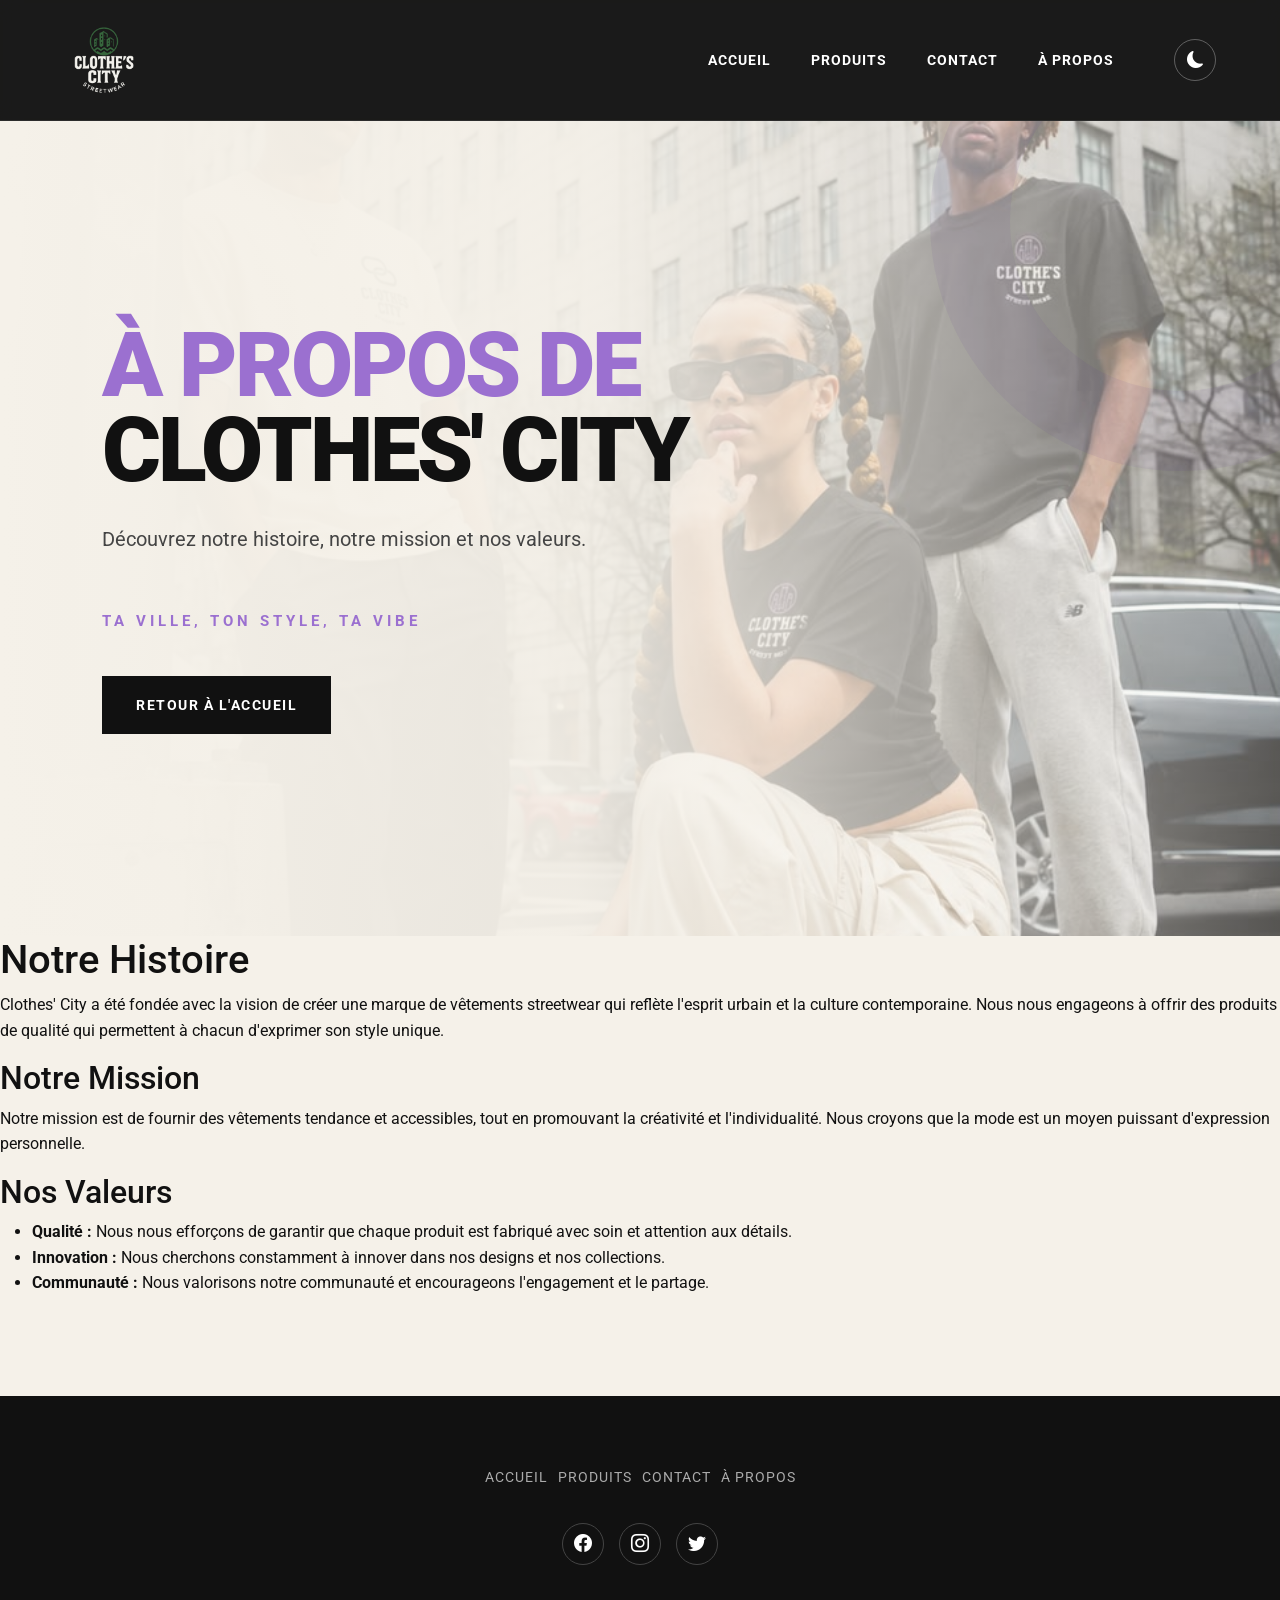
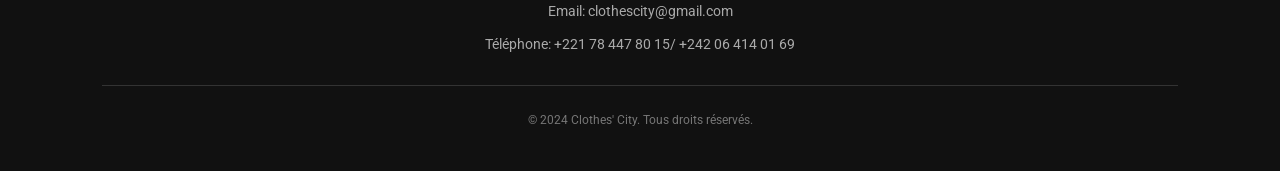
==== about.html @ 8b93f3ba "Première version du site Clothes' City" ====
<!DOCTYPE html>
<html lang="fr">
<head>
    <meta charset="UTF-8">
    <meta name="viewport" content="width=device-width, initial-scale=1.0">
    <title>À propos - Clothes' City</title>
    <!-- Lien Bootstrap -->
    <link href="https://cdn.jsdelivr.net/npm/bootstrap@5.3.0-alpha1/dist/css/bootstrap.min.css" rel="stylesheet">
    <!-- Lien vers le fichier CSS -->
    <link rel="stylesheet" href="css/style.css">
    <!-- Lien vers les icônes Bootstrap -->
    <link rel="stylesheet" href="https://cdn.jsdelivr.net/npm/bootstrap-icons@1.10.0/font/bootstrap-icons.css">
    <!-- Lien vers Google Fonts -->
    <link href="https://fonts.googleapis.com/css2?family=Roboto:wght@400;700&display=swap" rel="stylesheet">
</head>
<body>
    <header>
        <nav>
            <div>
                <img src="images/OG_Logo.png" alt="Logo de Clothes' City">
            </div>
            <ul>
                <li><a href="index.html">Accueil</a></li>
                <li><a href="products.html">Produits</a></li>
                <li><a href="contacts.html">Contact</a></li>
                <li><a href="about.html">À propos</a></li>
                <li>
                    <button id="theme-toggle" aria-label="Activer le mode sombre">
                        <i class="bi bi-moon-fill"></i>
                    </button>
                </li>
            </ul>
        </nav>
    </header>
    <section id="hero">
        <h1>À propos de Clothes' City</h1>
        <p>Découvrez notre histoire, notre mission et nos valeurs.</p><br>
        <p>Ta ville, ton style, ta vibe</p>
        <a href="index.html">Retour à l'accueil</a>
    </section>
    <section id="about">
        <h1>Notre Histoire</h1>
        <p>Clothes' City a été fondée avec la vision de créer une marque de vêtements streetwear qui reflète l'esprit urbain et la culture contemporaine. Nous nous engageons à offrir des produits de qualité qui permettent à chacun d'exprimer son style unique.</p>
        <h2>Notre Mission</h2>
        <p>Notre mission est de fournir des vêtements tendance et accessibles, tout en promouvant la créativité et l'individualité. Nous croyons que la mode est un moyen puissant d'expression personnelle.</p>
        <h2>Nos Valeurs</h2>
        <ul>
            <li><strong>Qualité :</strong> Nous nous efforçons de garantir que chaque produit est fabriqué avec soin et attention aux détails.</li>
            <li><strong>Innovation :</strong> Nous cherchons constamment à innover dans nos designs et nos collections.</li>
            <li><strong>Communauté :</strong> Nous valorisons notre communauté et encourageons l'engagement et le partage.</li>
        </ul>
    </section>
    <footer>
        <div class="footer-links">
            <a href="#hero">Accueil</a>
            <a href="#products">Produits</a>
            <a href="#contact">Contact</a>
            <a href="#about">À propos</a>
        </div>
        <div class="footer-social">
            <a href="#"><i class="bi bi-facebook"></i></a>
            <a href="#"><i class="bi bi-instagram"></i></a>
            <a href="#"><i class="bi bi-twitter"></i></a>
        </div>
        <div class="footer-contact">
            <p>Email: clothescity@gmail.com</p>
            <p>Téléphone: +221 78 447 80 15/ +242 06 414 01 69</p>
        </div>
        <p>&copy; 2024 Clothes' City. Tous droits réservés.</p>
    </footer>
    <script src="https://cdn.jsdelivr.net/npm/bootstrap@5.3.0-alpha1/dist/js/bootstrap.bundle.min.js"></script>
    <script src="js/main.js"></script>
</body>
</html>
---- css/style.css ----
/* =========================================================
   CLOTHES' CITY — STYLE.CSS
   Design : Streetwear Premium
   ========================================================= */

/* -------------------------
   VARIABLES
------------------------- */

:root {
    --black: #111111;
    --dark: #181818;
    --purple: #5b3b8f;
    --purple-light: #7351a8;
    --cream: #f5f1e9;
    --white: #ffffff;
    --gray: #777777;
    --light-gray: #e8e4dc;

    --font-main: 'Roboto', sans-serif;

    --transition: 0.3s ease;
}


/* -------------------------
   RESET
------------------------- */

* {
    margin: 0;
    padding: 0;
    box-sizing: border-box;
}

html {
    scroll-behavior: smooth;
}

body {
    font-family: var(--font-main);
    background-color: var(--cream);
    color: var(--black);
    line-height: 1.6;
}

img {
    max-width: 100%;
    display: block;
}

a {
    text-decoration: none;
    color: inherit;
}


/* =========================================================
   NAVBAR
========================================================= */

header {
    position: sticky;
    top: 0;
    z-index: 1000;

    background: rgba(17, 17, 17, 0.96);
    backdrop-filter: blur(10px);

    border-bottom: 1px solid rgba(255,255,255,0.08);
}

nav {
    width: 90%;
    max-width: 1400px;
    min-height: 85px;

    margin: auto;

    display: flex;
    align-items: center;
    justify-content: space-between;
}

nav > div img {
    width: 80px;
    height: auto;
    margin-top: 20px;
    margin-bottom: 20px;
}

nav ul {
    list-style: none;

    display: flex;
    align-items: center;
    gap: 40px;

    margin: 0;
}

nav ul li a {
    position: relative;

    color: var(--white);
    font-size: 14px;
    font-weight: 700;

    text-transform: uppercase;
    letter-spacing: 1px;

    transition: var(--transition);
}

nav ul li a::after {
    content: "";

    position: absolute;
    left: 0;
    bottom: -8px;

    width: 0;
    height: 2px;

    background: var(--purple-light);

    transition: var(--transition);
}

nav ul li a:hover {
    color: #c5a9ed;
}

nav ul li a:hover::after {
    width: 100%;
}


/* =========================================================
   HERO
========================================================= */

#hero {
    min-height: calc(100vh - 85px);

    padding: 100px 8%;

    display: flex;
    flex-direction: column;
    justify-content: center;

    position: relative;
    overflow: hidden;

    background:
        linear-gradient(
            90deg,
            rgba(245,241,233,1) 0%,
            rgba(245,241,233,0.95) 45%,
            rgba(245,241,233,0.35) 100%
        ),
        url("../images/WhatsApp\ Image\ 2026-08-13\ at\ 10.31.57\ PM.jpeg");

    background-size: cover;
    background-position: center;
}


/* cercle décoratif */

#hero::before {
    content: "";

    position: absolute;

    width: 500px;
    height: 500px;

    right: -150px;
    top: -150px;

    border: 80px solid rgba(91,59,143,0.08);

    border-radius: 50%;
}


/* contenu */

#hero h1 {
    position: relative;
    z-index: 2;

    max-width: 750px;

    font-size: clamp(3rem, 7vw, 7rem);
    line-height: 0.95;

    font-weight: 900;
    text-transform: uppercase;
    letter-spacing: -3px;

    color: var(--black);

    margin-bottom: 30px;
}

#hero h1::first-line {
    color: var(--purple);
}

#hero p {
    position: relative;
    z-index: 2;

    max-width: 600px;

    font-size: 20px;
    color: #444;

    margin-bottom: 8px;
}

#hero p:nth-of-type(2) {
    margin-top: 20px;

    font-size: 15px;
    font-weight: 700;

    color: var(--purple);

    text-transform: uppercase;
    letter-spacing: 4px;
}


/* bouton */

#hero a {
    position: relative;
    z-index: 2;

    width: fit-content;

    margin-top: 35px;
    padding: 16px 32px;

    background: var(--black);
    color: white;

    font-size: 14px;
    font-weight: 700;

    text-transform: uppercase;
    letter-spacing: 1.5px;

    border: 2px solid var(--black);

    transition: var(--transition);
}

#hero a:hover {
    background: var(--purple);
    border-color: var(--purple);

    transform: translateY(-3px);
}


/* =========================================================
   LOOKBOOK
========================================================= */

#lookbook {
    width: 90%;
    max-width: 1400px;

    margin: 100px auto;

    display: grid;

    grid-template-columns: 1fr 1.5fr 1fr;

    gap: 20px;
}


/* cartes */

#tshirt1_container,
#tshirt2_container,
#tshirt3_container {
    overflow: hidden;

    background: white;

    position: relative;
}


/* images */

#lookbook img {
    width: 100%;
    height: 100%;

    object-fit: cover;

    transition: transform 0.6s ease;
}

#lookbook > div:hover img {
    transform: scale(1.05);
}


/* overlay */

#lookbook > div::after {
    content: "CLOTHES' CITY";

    position: absolute;

    left: 25px;
    bottom: 20px;

    color: white;

    font-size: 13px;
    font-weight: 700;

    letter-spacing: 2px;

    opacity: 0;

    transition: var(--transition);
}

#lookbook > div:hover::after {
    opacity: 1;
}


/* =========================================================
   TITRES GENERAUX
========================================================= */

#temoignages h2 {
    text-align: center;

    font-size: 42px;
    font-weight: 900;

    text-transform: uppercase;
    letter-spacing: -1px;

    margin-bottom: 50px;
}

#temoignages h2::after {
    content: "";

    display: block;

    width: 60px;
    height: 4px;

    background: var(--purple);

    margin: 15px auto 0;
}


/* =========================================================
   TEMOIGNAGES
========================================================= */

#temoignages {
    width: 90%;
    max-width: 1200px;

    margin: 120px auto;
}

.temoignage {
    background: white;

    padding: 35px;

    margin-bottom: 20px;

    border-left: 4px solid var(--purple);

    box-shadow: 0 10px 30px rgba(0,0,0,0.05);

    transition: var(--transition);
}

.temoignage:hover {
    transform: translateY(-5px);

    box-shadow: 0 15px 35px rgba(0,0,0,0.10);
}

.temoignage p {
    font-size: 17px;
    font-style: italic;

    color: #444;

    margin-bottom: 15px;
}

.temoignage i {
    color: var(--purple);

    margin-right: 3px;
}

.temoignage span {
    display: block;

    margin-top: 15px;

    font-size: 13px;
    font-weight: 700;

    text-transform: uppercase;
    letter-spacing: 1px;
}


/* =========================================================
   REASSURANCES
========================================================= */

#reassurances {
    width: 90%;
    max-width: 1200px;

    margin: 100px auto;

    display: grid;

    grid-template-columns: repeat(3, 1fr);

    gap: 20px;
}

.reassurance {
    padding: 40px 25px;

    text-align: center;

    background: var(--black);
    color: white;

    transition: var(--transition);
}

.reassurance:hover {
    background: var(--purple);

    transform: translateY(-5px);
}

.reassurance i {
    display: block;

    font-size: 35px;

    margin-bottom: 15px;
}

.reassurance p {
    font-size: 14px;

    font-weight: 700;

    text-transform: uppercase;
    letter-spacing: 1px;
}


/* =========================================================
   FOOTER
========================================================= */

footer {
    background: var(--black);

    color: white;

    padding: 70px 8% 30px;

    margin-top: 100px;
}


/* liens */

.footer-links {
    display: flex;

    justify-content: center;

    gap: 35px;

    margin-bottom: 35px;
}

.footer-links a {
    color: #ddd;

    font-size: 13px;

    text-transform: uppercase;
    letter-spacing: 1px;

    transition: var(--transition);
}

.footer-links a:hover {
    color: #b99ce0;
}


/* réseaux */

.footer-social {
    display: flex;

    justify-content: center;

    gap: 15px;

    margin-bottom: 35px;
}

.footer-social a {
    width: 45px;
    height: 45px;

    display: flex;

    align-items: center;
    justify-content: center;

    border: 1px solid #444;

    border-radius: 50%;

    font-size: 18px;

    transition: var(--transition);
}

.footer-social a:hover {
    background: var(--purple);

    border-color: var(--purple);

    transform: translateY(-3px);
}


/* contact */

.footer-contact {
    text-align: center;

    color: #aaa;

    font-size: 14px;

    margin-bottom: 30px;
}


/* copyright */

footer > p {
    padding-top: 25px;

    border-top: 1px solid #333;

    text-align: center;

    color: #777;

    font-size: 12px;
}


/* =========================================================
   RESPONSIVE TABLETTE
========================================================= */

@media (max-width: 900px) {

    nav {
        flex-direction: column;

        padding: 20px 0;

        gap: 20px;
    }

    nav ul {
        gap: 20px;
        flex-wrap: wrap;
        justify-content: center;
    }

    #hero {
        min-height: 80vh;

        padding: 80px 7%;
    }

    #lookbook {
        grid-template-columns: 1fr 1fr;
    }

    #tshirt2_container {
        grid-column: span 2;
    }

    #reassurances {
        grid-template-columns: 1fr;
    }
}


/* =========================================================
   RESPONSIVE MOBILE
========================================================= */

@media (max-width: 600px) {

    nav {
        width: 94%;
    }

    nav > div img {
        width: 100px;
    }

    nav ul {
        gap: 15px;
    }

    nav ul li a {
        font-size: 11px;
        letter-spacing: 0.5px;
    }


    /* HERO */

    #hero {
        min-height: 80vh;

        padding: 60px 7%;

        background:
            linear-gradient(
                rgba(245,241,233,0.90),
                rgba(245,241,233,0.90)
            ),
            url("../images/lookbook2.png");

        background-size: cover;
        background-position: center;
    }

    #hero h1 {
        font-size: 3.2rem;

        letter-spacing: -2px;
    }

    #hero p {
        font-size: 16px;
    }

    #hero p:nth-of-type(2) {
        font-size: 12px;

        letter-spacing: 2px;
    }


    /* LOOKBOOK */

    #lookbook {
        width: 92%;

        grid-template-columns: 1fr;

        margin: 60px auto;
    }

    #tshirt2_container {
        grid-column: auto;
    }


    /* TEMOIGNAGES */

    #temoignages {
        width: 92%;

        margin: 70px auto;
    }

    #temoignages h2 {
        font-size: 32px;
    }

    .temoignage {
        padding: 25px;
    }


    /* REASSURANCES */

    #reassurances {
        width: 92%;

        margin: 60px auto;
    }


    /* FOOTER */

    footer {
        padding: 50px 6% 25px;
    }

    .footer-links {
        flex-direction: column;

        align-items: center;

        gap: 15px;
    }
}
/* =========================================================
   PAGE PRODUITS
========================================================= */

#products-page {
    background: #f5f1e9;
}


/* =========================================================
   HERO PRODUITS
========================================================= */

#products-hero {
    min-height: 75vh;

    display: flex;
    align-items: center;

    padding: 100px 8%;

    position: relative;
    overflow: hidden;

    background:
        linear-gradient(
            90deg,
            rgba(17,17,17,0.95),
            rgba(17,17,17,0.65),
            rgba(17,17,17,0.2)
        ),
        url("../images/lookbook3.png");

    background-size: cover;
    background-position: center;
}

.products-hero-content {
    max-width: 700px;

    color: white;

    position: relative;
    z-index: 2;
}

.eyebrow {
    display: inline-block;

    margin-bottom: 20px;

    color: #b99ce0;

    font-size: 13px;
    font-weight: 700;

    letter-spacing: 4px;
}

.products-hero-content h1 {
    font-size: clamp(4rem, 8vw, 8rem);

    line-height: 0.85;

    font-weight: 900;

    letter-spacing: -5px;

    margin-bottom: 30px;
}

.products-hero-content h1 span {
    color: #9b70d0;
}

.products-hero-content p {
    max-width: 500px;

    font-size: 20px;

    color: #ddd;

    margin-bottom: 35px;
}


/* =========================================================
   BOUTONS
========================================================= */

.btn-primary {
    display: inline-flex;

    align-items: center;

    gap: 12px;

    padding: 16px 28px;

    background: #5b3b8f;

    color: white;

    font-size: 13px;
    font-weight: 700;

    text-transform: uppercase;

    letter-spacing: 1px;

    transition: 0.3s ease;
}

.btn-primary:hover {
    background: #7351a8;

    color: white;

    transform: translateY(-3px);
}


/* =========================================================
   COLLECTION
========================================================= */

#collection {
    width: 90%;
    max-width: 1400px;

    margin: 120px auto;
}

.section-heading {
    text-align: center;

    margin-bottom: 60px;
}

.section-heading > span {
    color: #5b3b8f;

    font-size: 12px;

    font-weight: 700;

    letter-spacing: 3px;
}

.section-heading h2 {
    font-size: clamp(2.5rem, 5vw, 4.5rem);

    font-weight: 900;

    text-transform: uppercase;

    letter-spacing: -2px;

    margin: 10px 0 15px;
}

.section-heading p {
    max-width: 550px;

    margin: auto;

    color: #777;

    font-size: 16px;
}


/* =========================================================
   GRILLE PRODUITS
========================================================= */

.products-grid {
    display: grid;

    grid-template-columns:
        repeat(3, 1fr);

    gap: 30px;
}


/* =========================================================
   CARTE PRODUIT
========================================================= */

.product-card {
    background: white;

    position: relative;

    transition: 0.4s ease;
}

.product-card:hover {
    transform: translateY(-8px);

    box-shadow:
        0 20px 50px rgba(0,0,0,0.12);
}


/* =========================================================
   IMAGE PRODUIT
========================================================= */

.product-image {
    position: relative;

    overflow: hidden;

    aspect-ratio: 4 / 5;

    background: #e9e6df;
}

.product-image img {
    width: 100%;
    height: 100%;

    object-fit: cover;

    transition: transform 0.6s ease;
}

.product-card:hover .product-image img {
    transform: scale(1.06);
}


/* badge */

.product-badge {
    position: absolute;

    top: 18px;
    left: 18px;

    z-index: 3;

    padding: 7px 12px;

    background: #5b3b8f;

    color: white;

    font-size: 10px;

    font-weight: 700;

    letter-spacing: 1px;
}


/* overlay */

.product-overlay {
    position: absolute;

    left: 0;
    right: 0;
    bottom: 0;

    padding: 20px;

    background:
        linear-gradient(
            transparent,
            rgba(0,0,0,0.75)
        );

    transform: translateY(100%);

    transition: 0.4s ease;
}

.product-card:hover .product-overlay {
    transform: translateY(0);
}

.quick-view {
    display: block;

    text-align: center;

    padding: 12px;

    border: 1px solid white;

    color: white;

    font-size: 12px;

    font-weight: 700;

    text-transform: uppercase;

    letter-spacing: 1px;
}

.quick-view:hover {
    background: white;

    color: #111;
}


/* =========================================================
   INFORMATIONS PRODUIT
========================================================= */

.product-info {
    padding: 25px;
}

.product-category {
    color: #777;

    font-size: 10px;

    font-weight: 700;

    letter-spacing: 2px;
}

.product-info h3 {
    font-size: 22px;

    font-weight: 800;

    margin: 8px 0;
}

.product-info p {
    color: #777;

    font-size: 14px;

    line-height: 1.6;

    margin-bottom: 20px;
}


/* bas de carte */

.product-bottom {
    display: flex;

    align-items: center;

    justify-content: space-between;
}

.product-bottom strong {
    font-size: 20px;

    color: #111;
}

.product-button {
    width: 45px;
    height: 45px;

    display: flex;

    align-items: center;
    justify-content: center;

    background: #111;

    color: white;

    border-radius: 50%;

    transition: 0.3s ease;
}

.product-button:hover {
    background: #5b3b8f;

    color: white;

    transform: scale(1.1);
}


/* =========================================================
   BANNER
========================================================= */

#collection-banner {
    min-height: 500px;

    margin: 100px 0;

    padding: 80px 8%;

    display: flex;

    align-items: center;

    color: white;

    background:
        linear-gradient(
            rgba(17,17,17,0.8),
            rgba(17,17,17,0.8)
        ),
        url("../images/lookbook2.png");

    background-size: cover;

    background-position: center;
}

#collection-banner span {
    color: #b99ce0;

    font-size: 13px;

    font-weight: 700;

    letter-spacing: 4px;
}

#collection-banner h2 {
    font-size: clamp(3rem, 7vw, 7rem);

    line-height: 0.9;

    font-weight: 900;

    letter-spacing: -3px;

    margin: 20px 0;
}

#collection-banner p {
    color: #ddd;

    font-size: 18px;

    margin-bottom: 30px;
}

.btn-light {
    display: inline-block;

    padding: 15px 30px;

    background: white;

    color: #111;

    font-size: 13px;

    font-weight: 700;

    text-transform: uppercase;

    letter-spacing: 1px;

    transition: 0.3s ease;
}

.btn-light:hover {
    background: #5b3b8f;

    color: white;
}


/* =========================================================
   FOOTER
========================================================= */

footer {
    background: #111;

    color: white;

    padding: 70px 8% 25px;
}

.footer-content {
    max-width: 1400px;

    margin: auto;

    display: grid;

    grid-template-columns:
        2fr 1fr 1.5fr 1fr;

    gap: 50px;
}

.footer-brand img {
    width: 120px;

    margin-bottom: 20px;
}

.footer-brand p {
    color: #888;

    max-width: 250px;
}

.footer-content h4 {
    margin-bottom: 20px;

    font-size: 13px;

    text-transform: uppercase;

    letter-spacing: 2px;
}

.footer-links {
    display: flex;


    gap: 10px;
}

.footer-links a {
    color: #aaa;

    font-size: 14px;

    transition: 0.3s ease;
}

.footer-links a:hover {
    color: #b99ce0;
}

.footer-contact p {
    color: #aaa;

    font-size: 14px;

    margin-bottom: 10px;
}

.footer-contact i {
    color: #9b70d0;

    margin-right: 8px;
}

.footer-social > div {
    display: flex;

    gap: 10px;
}

.footer-social a {
    width: 42px;
    height: 42px;

    display: flex;

    align-items: center;
    justify-content: center;

    border: 1px solid #444;

    border-radius: 50%;

    color: white;

    transition: 0.3s ease;
}

.footer-social a:hover {
    background: #5b3b8f;

    border-color: #5b3b8f;

    transform: translateY(-3px);
}

.footer-bottom {
    max-width: 1400px;

    margin: 50px auto 0;

    padding-top: 25px;

    border-top: 1px solid #333;

    text-align: center;
}

.footer-bottom p {
    color: #666;

    font-size: 12px;

    margin: 0;
}


/* =========================================================
   RESPONSIVE
========================================================= */

@media (max-width: 900px) {

    .products-grid {
        grid-template-columns: repeat(2, 1fr);
    }

    .footer-content {
        grid-template-columns: repeat(2, 1fr);
    }
}


@media (max-width: 600px) {

    #products-hero {
        min-height: 70vh;

        padding: 70px 7%;
    }

    .products-hero-content h1 {
        font-size: 4rem;

        letter-spacing: -3px;
    }

    .products-hero-content p {
        font-size: 16px;
    }

    #collection {
        width: 92%;

        margin: 70px auto;
    }

    .products-grid {
        grid-template-columns: 1fr;

        gap: 25px;
    }

    #collection-banner {
        min-height: 450px;

        padding: 60px 7%;
    }

    #collection-banner h2 {
        font-size: 4rem;
    }

    .footer-content {
        grid-template-columns: 1fr;

        gap: 35px;
    }
}
/* =========================================================
   PAGE CONTACT
========================================================= */

#contact-page {
    background: #f5f1e9;
}


/* =========================================================
   HERO CONTACT
========================================================= */

#contact-hero {
    min-height: 70vh;

    display: flex;
    align-items: center;

    padding: 100px 8%;

    position: relative;
    overflow: hidden;

    background:
        linear-gradient(
            90deg,
            rgba(17,17,17,0.95),
            rgba(17,17,17,0.65),
            rgba(17,17,17,0.2)
        ),
        url("../images/lookbook2.png");

    background-size: cover;
    background-position: center;
}

.contact-hero-content {
    max-width: 750px;

    color: white;

    position: relative;
    z-index: 2;
}

.contact-hero-content h1 {
    font-size: clamp(4rem, 8vw, 8rem);

    line-height: 0.85;

    font-weight: 900;

    letter-spacing: -5px;

    margin-bottom: 30px;
}

.contact-hero-content h1 span {
    color: #9b70d0;
}

.contact-hero-content p {
    max-width: 550px;

    color: #ddd;

    font-size: 19px;

    line-height: 1.7;

    margin-bottom: 35px;
}


/* =========================================================
   CONTACT CONTENT
========================================================= */

#contact-content {
    width: 90%;
    max-width: 1300px;

    margin: 120px auto;
}

.contact-grid {
    display: grid;

    grid-template-columns: 0.9fr 1.1fr;

    gap: 80px;

    align-items: start;
}


/* =========================================================
   INFORMATIONS
========================================================= */

.contact-info {
    padding-top: 10px;
}

.section-label {
    color: #5b3b8f;

    font-size: 12px;

    font-weight: 700;

    letter-spacing: 3px;
}

.contact-info h2 {
    font-size: clamp(2.8rem, 5vw, 5rem);

    line-height: 0.95;

    font-weight: 900;

    letter-spacing: -3px;

    margin: 15px 0 25px;
}

.contact-intro {
    max-width: 500px;

    color: #777;

    font-size: 16px;

    line-height: 1.8;

    margin-bottom: 45px;
}


/* =========================================================
   CONTACT ITEM
========================================================= */

.contact-item {
    display: flex;

    align-items: flex-start;

    gap: 20px;

    margin-bottom: 30px;
}

.contact-icon {
    width: 50px;
    height: 50px;

    flex-shrink: 0;

    display: flex;

    align-items: center;
    justify-content: center;

    background: #111;

    color: white;

    font-size: 20px;
}

.contact-item span {
    display: block;

    color: #777;

    font-size: 10px;

    font-weight: 700;

    letter-spacing: 2px;

    margin-bottom: 5px;
}

.contact-item p {
    color: #222;

    font-size: 15px;

    margin: 0 0 3px;
}


/* =========================================================
   RESEAUX CONTACT
========================================================= */

.contact-social {
    margin-top: 45px;

    padding-top: 30px;

    border-top: 1px solid #ddd;
}

.contact-social > span {
    display: block;

    color: #777;

    font-size: 10px;

    font-weight: 700;

    letter-spacing: 2px;

    margin-bottom: 15px;
}

.contact-social > div {
    display: flex;

    gap: 10px;
}

.contact-social a {
    width: 42px;
    height: 42px;

    display: flex;

    align-items: center;
    justify-content: center;

    border: 1px solid #ccc;

    color: #111;

    border-radius: 50%;

    transition: 0.3s ease;
}

.contact-social a:hover {
    background: #5b3b8f;

    border-color: #5b3b8f;

    color: white;

    transform: translateY(-3px);
}


/* =========================================================
   FORMULAIRE
========================================================= */

.contact-form-container {
    background: white;

    padding: 50px;

    box-shadow:
        0 20px 60px rgba(0,0,0,0.08);
}

.form-header {
    margin-bottom: 35px;
}

.form-header > span {
    color: #5b3b8f;

    font-size: 11px;

    font-weight: 700;

    letter-spacing: 3px;
}

.form-header h2 {
    font-size: 42px;

    font-weight: 900;

    margin: 8px 0 12px;

    letter-spacing: -1px;
}

.form-header p {
    color: #777;

    font-size: 14px;

    line-height: 1.7;
}


/* =========================================================
   CHAMPS
========================================================= */

.form-group {
    margin-bottom: 22px;
}

.form-group label {
    display: block;

    margin-bottom: 8px;

    color: #222;

    font-size: 12px;

    font-weight: 700;

    text-transform: uppercase;

    letter-spacing: 1px;
}

.form-group input,
.form-group select,
.form-group textarea {
    width: 100%;

    padding: 15px 16px;

    border: 1px solid #ddd;

    outline: none;

    background: #fafafa;

    color: #222;

    font-family: inherit;

    font-size: 14px;

    transition: 0.3s ease;
}

.form-group textarea {
    resize: vertical;

    min-height: 150px;
}

.form-group input:focus,
.form-group select:focus,
.form-group textarea:focus {
    border-color: #5b3b8f;

    background: white;

    box-shadow:
        0 0 0 3px rgba(91,59,143,0.08);
}


/* =========================================================
   BOUTON ENVOYER
========================================================= */

.contact-submit {
    width: 100%;

    display: flex;

    align-items: center;
    justify-content: center;

    gap: 12px;

    padding: 17px 25px;

    border: none;

    background: #111;

    color: white;

    font-family: inherit;

    font-size: 13px;

    font-weight: 700;

    text-transform: uppercase;

    letter-spacing: 1px;

    cursor: pointer;

    transition: 0.3s ease;
}

.contact-submit:hover {
    background: #5b3b8f;

    transform: translateY(-2px);
}

.contact-submit i {
    transition: 0.3s ease;
}

.contact-submit:hover i {
    transform: translateX(5px);
}


/* =========================================================
   MESSAGE DE STATUT
========================================================= */

#form-status {
    text-align: center;

    font-size: 13px;

    font-weight: 600;

    margin-top: 20px;

    min-height: 20px;
}


/* =========================================================
   MAP
========================================================= */

#map-section {
    width: 90%;
    max-width: 1400px;

    margin: 120px auto;
}

.map-heading {
    margin-bottom: 35px;
}

.map-heading > span {
    color: #5b3b8f;

    font-size: 11px;

    font-weight: 700;

    letter-spacing: 3px;
}

.map-heading h2 {
    font-size: clamp(2.5rem, 5vw, 4.5rem);

    font-weight: 900;

    letter-spacing: -2px;

    margin: 8px 0;
}

.map-heading p {
    color: #777;

    margin: 0;
}

#map-container {
    width: 100%;

    height: 500px;

    overflow: hidden;

    background: #ddd;
}

#map-container iframe {
    width: 100%;
    height: 100%;

    border: 0;
    display: block;

    filter: grayscale(100%);
}

#map-container iframe:hover {
    filter: grayscale(0%);
}


/* =========================================================
   RESPONSIVE TABLETTE
========================================================= */

@media (max-width: 900px) {

    .contact-grid {
        grid-template-columns: 1fr;

        gap: 60px;
    }

    .contact-info h2 {
        font-size: 4rem;
    }

    .contact-form-container {
        padding: 40px;
    }
}


/* =========================================================
   RESPONSIVE MOBILE
========================================================= */

@media (max-width: 600px) {

    #contact-hero {
        min-height: 65vh;

        padding: 70px 7%;
    }

    .contact-hero-content h1 {
        font-size: 4rem;

        letter-spacing: -3px;
    }

    .contact-hero-content p {
        font-size: 16px;
    }

    #contact-content {
        width: 92%;

        margin: 70px auto;
    }

    .contact-grid {
        gap: 50px;
    }

    .contact-info h2 {
        font-size: 3.2rem;
    }

    .contact-form-container {
        padding: 25px;
    }

    .form-header h2 {
        font-size: 32px;
    }

    #map-section {
        width: 92%;

        margin: 70px auto;
    }

    #map-container {
        height: 350px;
    }
}
/* =========================================================
   PAGE À PROPOS
========================================================= */

#about-page {
    background: #f5f1e9;
}


/* =========================================================
   HERO
========================================================= */

#about-hero {
    min-height: 75vh;

    display: flex;
    align-items: center;

    padding: 100px 8%;

    position: relative;
    overflow: hidden;

    background:
        linear-gradient(
            90deg,
            rgba(17,17,17,0.94),
            rgba(17,17,17,0.65),
            rgba(17,17,17,0.15)
        ),
        url("../images/lookbook3.png");

    background-size: cover;
    background-position: center;
}

.about-hero-content {
    max-width: 750px;

    color: white;

    position: relative;
    z-index: 2;
}

.about-hero-content h1 {
    font-size: clamp(4rem, 8vw, 8rem);

    line-height: 0.85;

    font-weight: 900;

    letter-spacing: -5px;

    margin-bottom: 30px;
}

.about-hero-content h1 span {
    color: #9b70d0;
}

.about-hero-content p {
    max-width: 550px;

    color: #ddd;

    font-size: 20px;

    line-height: 1.7;

    margin-bottom: 35px;
}


/* =========================================================
   INTRO
========================================================= */

#about-intro {
    width: 90%;
    max-width: 1100px;

    margin: 130px auto;

    text-align: center;
}

.about-intro-content {
    max-width: 900px;

    margin: auto;
}

.about-intro-content h2 {
    font-size: clamp(3.5rem, 7vw, 7rem);

    line-height: 0.9;

    font-weight: 900;

    letter-spacing: -4px;

    margin: 20px 0 35px;
}

.about-intro-content h2 span {
    color: #5b3b8f;
}

.about-intro-content p {
    max-width: 750px;

    margin: 15px auto;

    color: #666;

    font-size: 17px;

    line-height: 1.8;
}


/* =========================================================
   HISTOIRE
========================================================= */

#story {
    width: 90%;
    max-width: 1400px;

    margin: 130px auto;

    display: grid;

    grid-template-columns: 1fr 1fr;

    min-height: 650px;
}

.story-image {
    overflow: hidden;

    background: #ddd;
}

.story-image img {
    width: 100%;
    height: 100%;

    object-fit: cover;

    transition: transform 0.7s ease;
}

.story-image:hover img {
    transform: scale(1.04);
}

.story-content {
    padding: 80px;

    background: #111;

    color: white;

    display: flex;

    flex-direction: column;

    justify-content: center;
}

.story-content h2 {
    font-size: clamp(3rem, 5vw, 5rem);

    line-height: 0.9;

    font-weight: 900;

    letter-spacing: -3px;

    margin: 15px 0 35px;
}

.story-content h2 span {
    color: #9b70d0;
}

.story-content p {
    max-width: 550px;

    color: #aaa;

    font-size: 15px;

    line-height: 1.8;

    margin-bottom: 15px;
}


/* =========================================================
   MISSION
========================================================= */

#mission {
    min-height: 550px;

    display: flex;

    align-items: center;
    justify-content: center;

    padding: 100px 8%;

    text-align: center;

    background:
        linear-gradient(
            rgba(91,59,143,0.9),
            rgba(91,59,143,0.9)
        ),
        url("../images/lookbook2.png");

    background-size: cover;

    background-position: center;

    color: white;
}

.mission-content {
    max-width: 850px;
}

.mission-content .section-label {
    color: #ddd;
}

.mission-content h2 {
    font-size: clamp(3rem, 6vw, 6rem);

    line-height: 0.9;

    font-weight: 900;

    letter-spacing: -4px;

    margin: 20px 0 30px;
}

.mission-content h2 span {
    color: #e4d5f7;
}

.mission-content p {
    max-width: 700px;

    margin: 12px auto;

    color: #eee;

    font-size: 17px;

    line-height: 1.8;
}


/* =========================================================
   VALEURS
========================================================= */

#values {
    width: 90%;
    max-width: 1300px;

    margin: 130px auto;
}

.values-grid {
    display: grid;

    grid-template-columns:
        repeat(3, 1fr);

    gap: 25px;

    margin-top: 60px;
}

.value-card {
    position: relative;

    padding: 45px 35px;

    background: white;

    border-bottom: 4px solid #111;

    transition: 0.4s ease;
}

.value-card:hover {
    transform: translateY(-8px);

    border-bottom-color: #5b3b8f;

    box-shadow:
        0 20px 50px rgba(0,0,0,0.1);
}

.value-number {
    position: absolute;

    top: 20px;
    right: 25px;

    color: #ddd;

    font-size: 45px;

    font-weight: 900;
}

.value-card > i {
    display: block;

    width: 60px;
    height: 60px;

    display: flex;

    align-items: center;
    justify-content: center;

    background: #111;

    color: white;

    font-size: 25px;

    margin-bottom: 30px;
}

.value-card h3 {
    font-size: 27px;

    font-weight: 900;

    margin-bottom: 15px;
}

.value-card p {
    color: #777;

    font-size: 14px;

    line-height: 1.8;

    margin: 0;
}


/* =========================================================
   MANIFESTE
========================================================= */

#manifesto {
    min-height: 600px;

    padding: 100px 8%;

    display: flex;

    align-items: center;

    color: white;

    background:
        linear-gradient(
            rgba(17,17,17,0.85),
            rgba(17,17,17,0.85)
        ),
        url("../images/lookbook2.png");

    background-size: cover;

    background-position: center;
}

#manifesto > div {
    max-width: 900px;
}

#manifesto span {
    color: #b99ce0;

    font-size: 12px;

    font-weight: 700;

    letter-spacing: 4px;
}

#manifesto h2 {
    font-size: clamp(4rem, 8vw, 8rem);

    line-height: 0.85;

    font-weight: 900;

    letter-spacing: -5px;

    margin: 20px 0;
}

#manifesto p {
    color: #aaa;

    font-size: 18px;

    margin-bottom: 30px;
}

#manifesto .btn-light {
    display: inline-flex;

    align-items: center;

    gap: 12px;
}


/* =========================================================
   RESPONSIVE TABLETTE
========================================================= */

@media (max-width: 900px) {

    #story {
        grid-template-columns: 1fr;
    }

    .story-image {
        min-height: 500px;
    }

    .story-content {
        padding: 60px 40px;
    }

    .values-grid {
        grid-template-columns: 1fr;
    }
}


/* =========================================================
   RESPONSIVE MOBILE
========================================================= */

@media (max-width: 600px) {

    #about-hero {
        min-height: 65vh;

        padding: 70px 7%;
    }

    .about-hero-content h1 {
        font-size: 4rem;

        letter-spacing: -3px;
    }

    .about-hero-content p {
        font-size: 16px;
    }


    #about-intro {
        width: 92%;

        margin: 80px auto;
    }

    .about-intro-content h2 {
        font-size: 3.5rem;

        letter-spacing: -2px;
    }

    .about-intro-content p {
        font-size: 15px;
    }


    #story {
        width: 92%;

        margin: 80px auto;
    }

    .story-image {
        min-height: 400px;
    }

    .story-content {
        padding: 50px 25px;
    }

    .story-content h2 {
        font-size: 3.5rem;
    }


    #mission {
        min-height: 500px;

        padding: 70px 7%;
    }

    .mission-content h2 {
        font-size: 3.5rem;

        letter-spacing: -2px;
    }


    #values {
        width: 92%;

        margin: 80px auto;
    }


    #manifesto {
        min-height: 500px;

        padding: 70px 7%;
    }

    #manifesto h2 {
        font-size: 4rem;

        letter-spacing: -3px;
    }

}
/* =========================================================
   DARK MODE - CLOTHES' CITY
========================================================= */

/* ---------------------------------------------------------
   VARIABLES
--------------------------------------------------------- */

:root {

    --bg-light: #f5f1e9;
    --surface-light: #ffffff;
    --text-light: #111111;
    --text-secondary-light: #777777;
    --border-light: #dddddd;

    --bg-dark: #0b0b0d;
    --surface-dark: #141416;
    --surface-dark-2: #1b1b1f;
    --text-dark: #f5f5f5;
    --text-secondary-dark: #a5a5aa;
    --border-dark: #2b2b30;

    --purple: #9b70d0;
    --purple-dark: #5b3b8f;

}


/* ---------------------------------------------------------
   TRANSITION GLOBALE
--------------------------------------------------------- */

body,
section,
footer,
header,
nav,
.product,
.value-card,
.contact-form-container,
.contact-item,
.form-group input,
.form-group select,
.form-group textarea {
    transition:
        background-color 0.35s ease,
        color 0.35s ease,
        border-color 0.35s ease,
        box-shadow 0.35s ease;
}


/* =========================================================
   BOUTON DARK MODE
========================================================= */

#theme-toggle {

    width: 42px;
    height: 42px;

    display: flex;

    align-items: center;
    justify-content: center;

    border: 1px solid rgba(255,255,255,0.3);

    border-radius: 50%;

    background: transparent;

    color: white;

    font-size: 17px;

    cursor: pointer;

    margin-left: 20px;

    transition: all 0.3s ease;
}

#theme-toggle:hover {

    background: #9b70d0;

    border-color: #9b70d0;

    transform: rotate(15deg);
}


/* =========================================================
   DARK MODE GLOBAL
========================================================= */

body.dark-mode {

    background: var(--bg-dark);

    color: var(--text-dark);
}


/* =========================================================
   NAVBAR
========================================================= */

body.dark-mode header {

    background: #080809;
}

body.dark-mode nav {

    background: #080809;
}

body.dark-mode nav a {

    color: #eeeeee;
}

body.dark-mode nav a:hover,
body.dark-mode nav a.active {

    color: var(--purple);
}


/* =========================================================
   BOUTON THEME EN DARK MODE
========================================================= */

body.dark-mode #theme-toggle {

    border-color: #44444b;

    color: #f5f5f5;
}

body.dark-mode #theme-toggle:hover {

    background: var(--purple);

    border-color: var(--purple);
}


/* =========================================================
   SECTIONS
========================================================= */

body.dark-mode #about-intro,
body.dark-mode #contact-content,
body.dark-mode #values,
body.dark-mode #map-section {

    color: var(--text-dark);
}


/* =========================================================
   TEXTES SECONDAIRES
========================================================= */

body.dark-mode p {

    color: var(--text-secondary-dark);
}


/* =========================================================
   ABOUT
========================================================= */

body.dark-mode #about-page {

    background: var(--bg-dark);
}

body.dark-mode .about-intro-content h2 {

    color: var(--text-dark);
}

body.dark-mode .about-intro-content h2 span {

    color: var(--purple);
}

body.dark-mode .story-content {

    background: #111113;

    color: var(--text-dark);
}

body.dark-mode .story-content p {

    color: #aaaaaf;
}

body.dark-mode .story-content h2 {

    color: #ffffff;
}

body.dark-mode .mission-content p {

    color: #dddddd;
}


/* =========================================================
   CARTES DES VALEURS
========================================================= */

body.dark-mode .value-card {

    background: var(--surface-dark);

    border-bottom-color: #333338;

    color: var(--text-dark);

    box-shadow: none;
}

body.dark-mode .value-card:hover {

    border-bottom-color: var(--purple);

    box-shadow:
        0 20px 50px rgba(0,0,0,0.35);
}

body.dark-mode .value-card h3 {

    color: #ffffff;
}

body.dark-mode .value-card p {

    color: #99999f;
}

body.dark-mode .value-number {

    color: #29292f;
}


/* =========================================================
   CONTACT
========================================================= */

body.dark-mode #contact-page {

    background: var(--bg-dark);
}

body.dark-mode .contact-info h2 {

    color: #ffffff;
}

body.dark-mode .contact-item p {

    color: #eeeeee;
}

body.dark-mode .contact-item span {

    color: #88888f;
}

body.dark-mode .contact-social {

    border-color: var(--border-dark);
}

body.dark-mode .contact-social a {

    border-color: #3a3a40;

    color: #eeeeee;
}

body.dark-mode .contact-social a:hover {

    background: var(--purple-dark);

    border-color: var(--purple-dark);

    color: white;
}


/* =========================================================
   FORMULAIRE CONTACT
========================================================= */

body.dark-mode .contact-form-container {

    background: var(--surface-dark);

    box-shadow:
        0 20px 60px rgba(0,0,0,0.35);
}

body.dark-mode .form-header h2 {

    color: #ffffff;
}

body.dark-mode .form-header p {

    color: #99999f;
}

body.dark-mode .form-group label {

    color: #dddddd;
}

body.dark-mode .form-group input,
body.dark-mode .form-group select,
body.dark-mode .form-group textarea {

    background: #1b1b1f;

    border-color: #333338;

    color: #ffffff;
}

body.dark-mode .form-group input::placeholder,
body.dark-mode .form-group textarea::placeholder {

    color: #77777d;
}

body.dark-mode .form-group input:focus,
body.dark-mode .form-group select:focus,
body.dark-mode .form-group textarea:focus {

    border-color: var(--purple);

    background: #202025;

    box-shadow:
        0 0 0 3px rgba(155,112,208,0.12);
}


/* =========================================================
   PRODUITS
========================================================= */

body.dark-mode #products-page {

    background: var(--bg-dark);
}

body.dark-mode .product {

    background: var(--surface-dark);

    color: white;

    border-color: var(--border-dark);

    box-shadow: none;
}

body.dark-mode .product h2 {

    color: #ffffff;
}

body.dark-mode .product p {

    color: #99999f;
}


/* =========================================================
   LOOKBOOK
========================================================= */

body.dark-mode #lookbook {

    background: #080809;
}


/* =========================================================
   TÉMOIGNAGES
========================================================= */

body.dark-mode #temoignages {

    background: #0f0f11;

    color: white;
}

body.dark-mode .temoignage {

    background: var(--surface-dark);

    border-color: var(--border-dark);
}

body.dark-mode .temoignage p {

    color: #dddddd;
}


/* =========================================================
   RÉASSURANCES
========================================================= */

body.dark-mode #reassurances {

    background: #141416;
}

body.dark-mode .reassurance {

    color: white;
}

body.dark-mode .reassurance p {

    color: #aaaaaf;
}


/* =========================================================
   MAP
========================================================= */

body.dark-mode .map-heading h2 {

    color: white;
}

body.dark-mode .map-heading p {

    color: #99999f;
}

body.dark-mode #map-container {

    background: #18181b;
}


/* =========================================================
   FOOTER
========================================================= */

body.dark-mode footer {

    background: #050506;

    color: white;
}

body.dark-mode footer p {

    color: #88888f;
}

body.dark-mode footer a {

    color: #cccccc;
}

body.dark-mode footer a:hover {

    color: var(--purple);
}

body.dark-mode .footer-bottom {

    border-color: #242429;
}


/* =========================================================
   MOBILE
========================================================= */

@media (max-width: 768px) {

    #theme-toggle {

        margin-left: 10px;

        width: 38px;
        height: 38px;

        font-size: 15px;
    }

}
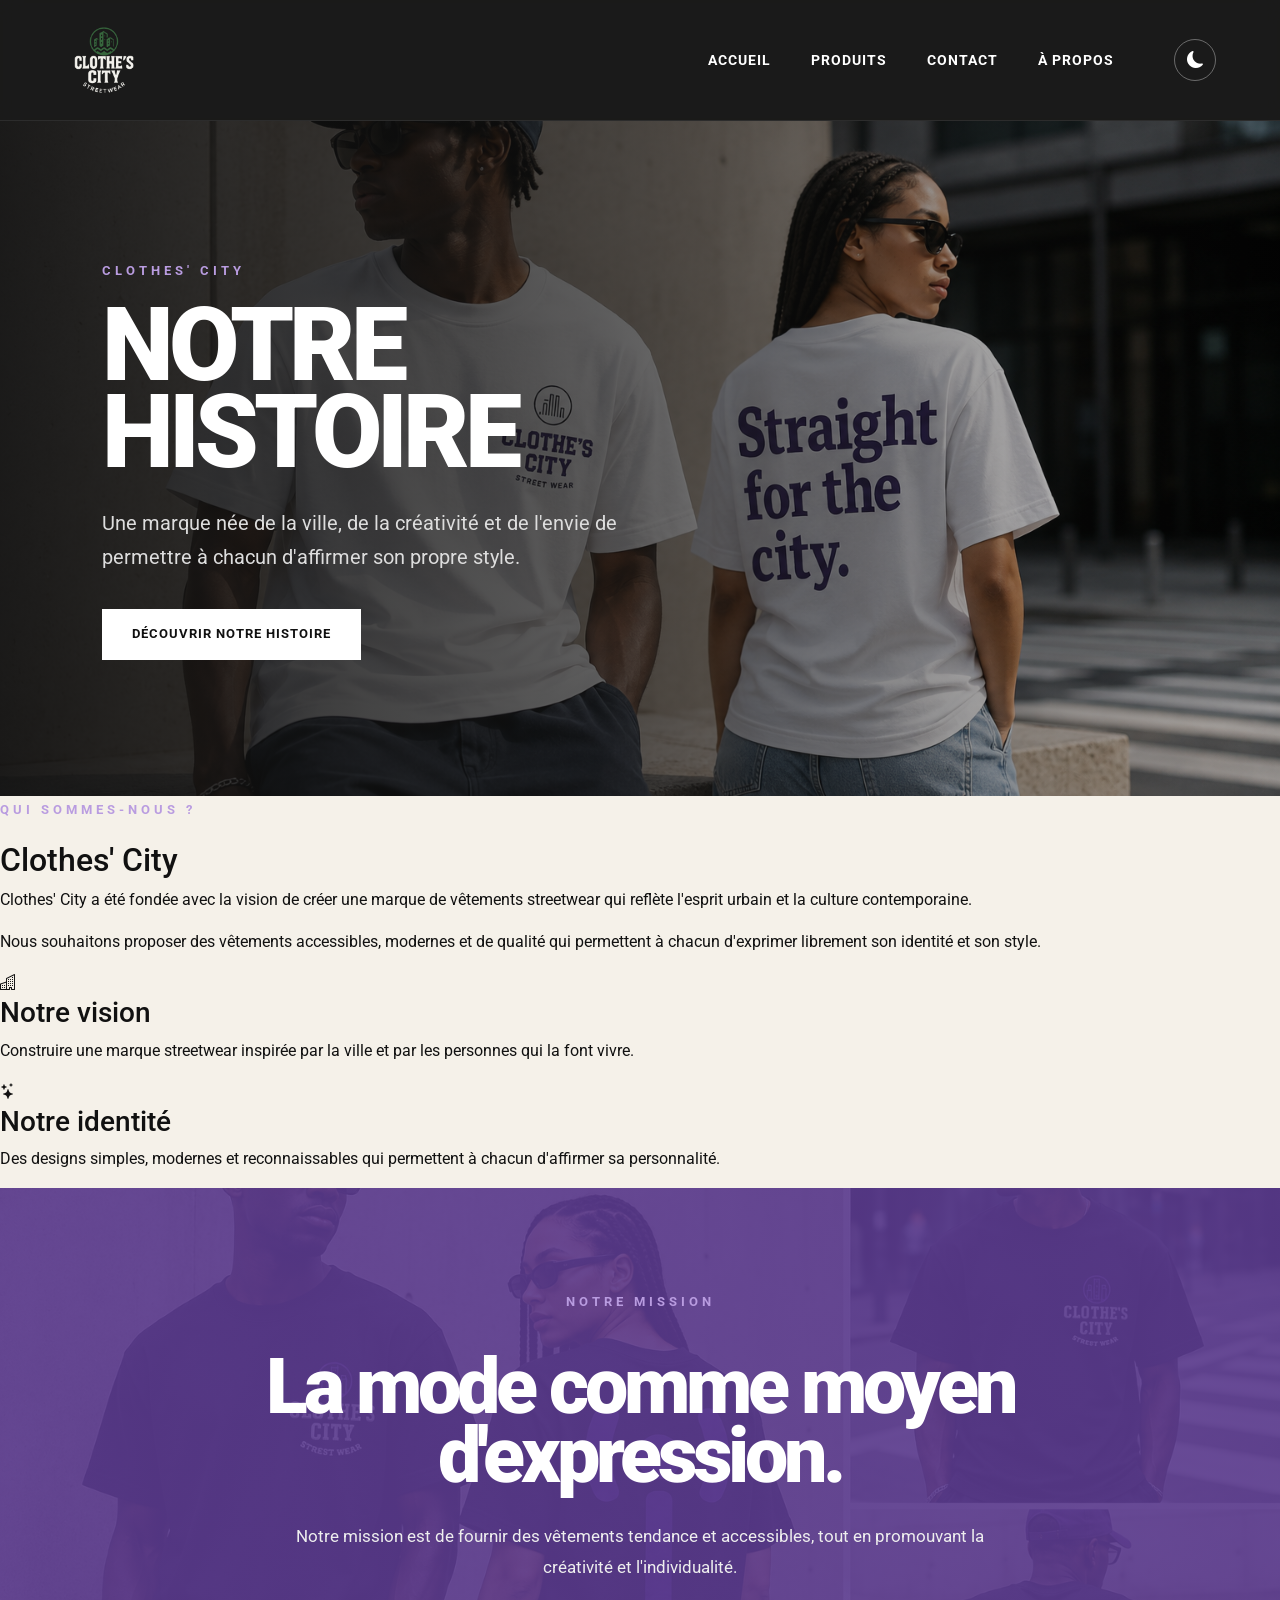
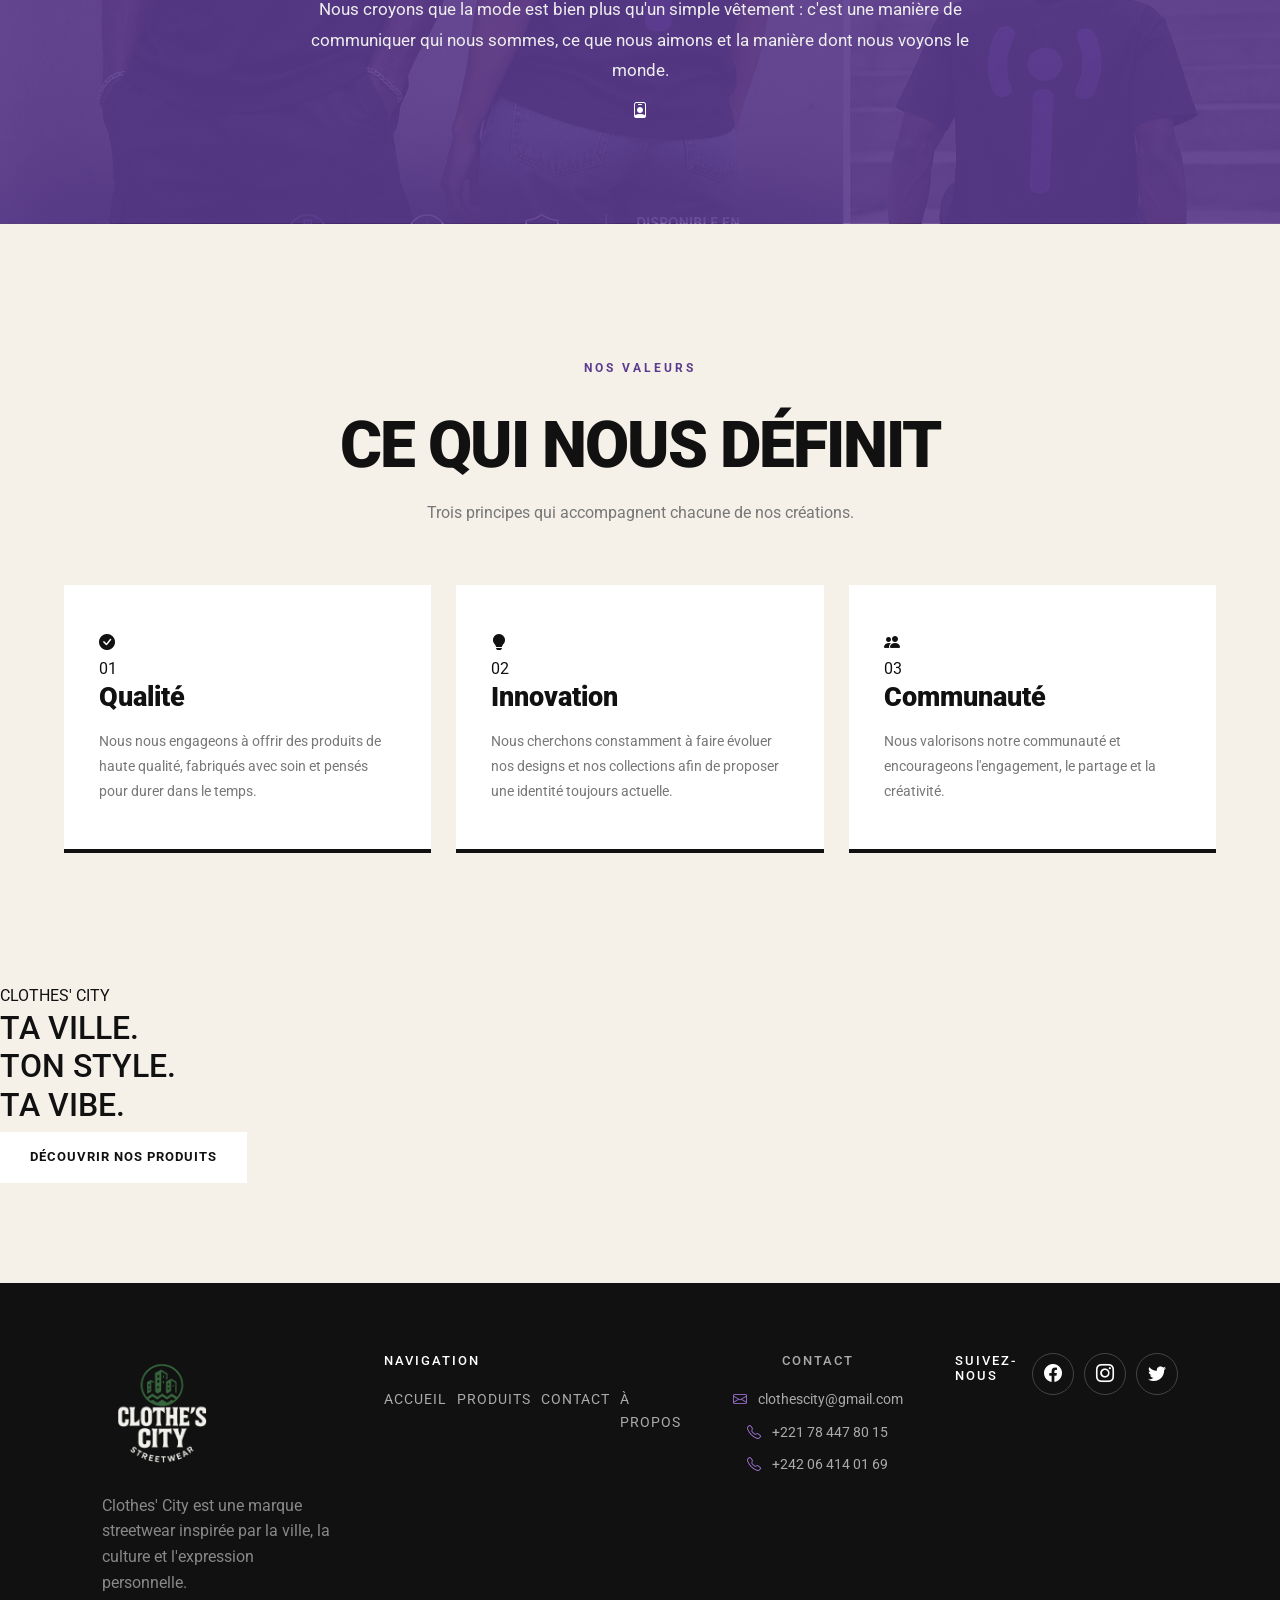
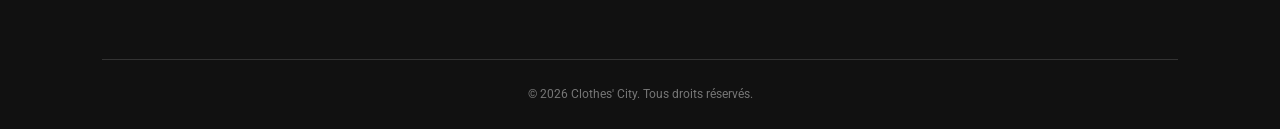
==== commit c57c7834: "2e version du site" ====
--- a/about.html
+++ b/about.html
@@ -1,74 +1,564 @@
 <!DOCTYPE html>
 <html lang="fr">
+
 <head>
     <meta charset="UTF-8">
-    <meta name="viewport" content="width=device-width, initial-scale=1.0">
+
+    <meta name="viewport"
+          content="width=device-width, initial-scale=1.0">
+
     <title>À propos - Clothes' City</title>
-    <!-- Lien Bootstrap -->
-    <link href="https://cdn.jsdelivr.net/npm/bootstrap@5.3.0-alpha1/dist/css/bootstrap.min.css" rel="stylesheet">
-    <!-- Lien vers le fichier CSS -->
+
+    <!-- Bootstrap -->
+    <link
+        href="https://cdn.jsdelivr.net/npm/bootstrap@5.3.0-alpha1/dist/css/bootstrap.min.css"
+        rel="stylesheet"
+    >
+
+    <!-- Bootstrap Icons -->
+    <link
+        rel="stylesheet"
+        href="https://cdn.jsdelivr.net/npm/bootstrap-icons@1.10.0/font/bootstrap-icons.css"
+    >
+
+    <!-- Google Fonts -->
+    <link
+        href="https://fonts.googleapis.com/css2?family=Roboto:wght@400;700;900&display=swap"
+        rel="stylesheet"
+    >
+
+    <!-- CSS principal -->
     <link rel="stylesheet" href="css/style.css">
-    <!-- Lien vers les icônes Bootstrap -->
-    <link rel="stylesheet" href="https://cdn.jsdelivr.net/npm/bootstrap-icons@1.10.0/font/bootstrap-icons.css">
-    <!-- Lien vers Google Fonts -->
-    <link href="https://fonts.googleapis.com/css2?family=Roboto:wght@400;700&display=swap" rel="stylesheet">
 </head>
-<body>
+
+
+<body id="about-page">
+
+
+    <!-- =====================================================
+         NAVIGATION
+    ====================================================== -->
+
     <header>
+
         <nav>
+
             <div>
-                <img src="images/OG_Logo.png" alt="Logo de Clothes' City">
-            </div>
+                <a href="index.html">
+
+                    <img
+                        src="images/OG_Logo.png"
+                        alt="Logo de Clothes' City"
+                    >
+
+                </a>
+            </div>
+
+
             <ul>
-                <li><a href="index.html">Accueil</a></li>
-                <li><a href="products.html">Produits</a></li>
-                <li><a href="contacts.html">Contact</a></li>
-                <li><a href="about.html">À propos</a></li>
+
                 <li>
-                    <button id="theme-toggle" aria-label="Activer le mode sombre">
+                    <a href="index.html">
+                        Accueil
+                    </a>
+                </li>
+
+                <li>
+                    <a href="products.html">
+                        Produits
+                    </a>
+                </li>
+
+                <li>
+                    <a href="contacts.html">
+                        Contact
+                    </a>
+                </li>
+
+                <li>
+                    <a href="about.html">
+                        À propos
+                    </a>
+                </li>
+
+                <li>
+
+                    <button
+                        id="theme-toggle"
+                        aria-label="Activer le mode sombre"
+                    >
                         <i class="bi bi-moon-fill"></i>
                     </button>
+
                 </li>
+
             </ul>
+
         </nav>
+
     </header>
-    <section id="hero">
-        <h1>À propos de Clothes' City</h1>
-        <p>Découvrez notre histoire, notre mission et nos valeurs.</p><br>
-        <p>Ta ville, ton style, ta vibe</p>
-        <a href="index.html">Retour à l'accueil</a>
+
+
+
+    <!-- =====================================================
+         HERO
+    ====================================================== -->
+
+    <section id="about-hero">
+
+        <div class="about-hero-content">
+
+            <span class="eyebrow">
+                CLOTHES' CITY
+            </span>
+
+            <h1>
+                NOTRE<br>
+                HISTOIRE
+            </h1>
+
+            <p>
+                Une marque née de la ville, de la créativité
+                et de l'envie de permettre à chacun d'affirmer
+                son propre style.
+            </p>
+
+            <a
+                href="#about"
+                class="btn-light"
+            >
+                Découvrir notre histoire
+            </a>
+
+        </div>
+
     </section>
+
+
+
+    <!-- =====================================================
+         NOTRE HISTOIRE
+    ====================================================== -->
+
     <section id="about">
-        <h1>Notre Histoire</h1>
-        <p>Clothes' City a été fondée avec la vision de créer une marque de vêtements streetwear qui reflète l'esprit urbain et la culture contemporaine. Nous nous engageons à offrir des produits de qualité qui permettent à chacun d'exprimer son style unique.</p>
-        <h2>Notre Mission</h2>
-        <p>Notre mission est de fournir des vêtements tendance et accessibles, tout en promouvant la créativité et l'individualité. Nous croyons que la mode est un moyen puissant d'expression personnelle.</p>
-        <h2>Nos Valeurs</h2>
-        <ul>
-            <li><strong>Qualité :</strong> Nous nous efforçons de garantir que chaque produit est fabriqué avec soin et attention aux détails.</li>
-            <li><strong>Innovation :</strong> Nous cherchons constamment à innover dans nos designs et nos collections.</li>
-            <li><strong>Communauté :</strong> Nous valorisons notre communauté et encourageons l'engagement et le partage.</li>
-        </ul>
+
+        <div class="about-container">
+
+            <div class="about-intro">
+
+                <span class="eyebrow">
+                    QUI SOMMES-NOUS ?
+                </span>
+
+                <h2>
+                    Clothes' City
+                </h2>
+
+                <p>
+                    Clothes' City a été fondée avec la vision
+                    de créer une marque de vêtements streetwear
+                    qui reflète l'esprit urbain et la culture
+                    contemporaine.
+                </p>
+
+                <p>
+                    Nous souhaitons proposer des vêtements
+                    accessibles, modernes et de qualité qui
+                    permettent à chacun d'exprimer librement
+                    son identité et son style.
+                </p>
+
+            </div>
+
+
+            <div class="about-story">
+
+                <div class="about-card">
+
+                    <div class="about-icon">
+
+                        <i class="bi bi-buildings"></i>
+
+                    </div>
+
+                    <h3>
+                        Notre vision
+                    </h3>
+
+                    <p>
+                        Construire une marque streetwear
+                        inspirée par la ville et par les
+                        personnes qui la font vivre.
+                    </p>
+
+                </div>
+
+
+                <div class="about-card">
+
+                    <div class="about-icon">
+
+                        <i class="bi bi-stars"></i>
+
+                    </div>
+
+                    <h3>
+                        Notre identité
+                    </h3>
+
+                    <p>
+                        Des designs simples, modernes et
+                        reconnaissables qui permettent à
+                        chacun d'affirmer sa personnalité.
+                    </p>
+
+                </div>
+
+            </div>
+
+        </div>
+
     </section>
+
+
+
+    <!-- =====================================================
+         NOTRE MISSION
+    ====================================================== -->
+
+    <section id="mission">
+
+        <div class="mission-container">
+
+            <div class="mission-content">
+
+                <span class="eyebrow">
+                    NOTRE MISSION
+                </span>
+
+                <h2>
+                    La mode comme moyen d'expression.
+                </h2>
+
+                <p>
+                    Notre mission est de fournir des vêtements
+                    tendance et accessibles, tout en promouvant
+                    la créativité et l'individualité.
+                </p>
+
+                <p>
+                    Nous croyons que la mode est bien plus
+                    qu'un simple vêtement : c'est une manière
+                    de communiquer qui nous sommes, ce que
+                    nous aimons et la manière dont nous voyons
+                    le monde.
+                </p>
+
+            </div>
+
+
+            <div class="mission-icon">
+
+                <i class="bi bi-person-badge"></i>
+
+            </div>
+
+        </div>
+
+    </section>
+
+
+
+    <!-- =====================================================
+         NOS VALEURS
+    ====================================================== -->
+
+    <section id="values">
+
+        <div class="section-heading">
+
+            <span class="eyebrow">
+                NOS VALEURS
+            </span>
+
+            <h2>
+                Ce qui nous définit
+            </h2>
+
+            <p>
+                Trois principes qui accompagnent chacune
+                de nos créations.
+            </p>
+
+        </div>
+
+
+        <div class="values-grid">
+
+
+            <!-- QUALITÉ -->
+
+            <article class="value-card">
+
+                <div class="value-icon">
+
+                    <i class="bi bi-check-circle-fill"></i>
+
+                </div>
+
+                <span>
+                    01
+                </span>
+
+                <h3>
+                    Qualité
+                </h3>
+
+                <p>
+                    Nous nous engageons à offrir des produits
+                    de haute qualité, fabriqués avec soin et
+                    pensés pour durer dans le temps.
+                </p>
+
+            </article>
+
+
+
+            <!-- INNOVATION -->
+
+            <article class="value-card">
+
+                <div class="value-icon">
+
+                    <i class="bi bi-lightbulb-fill"></i>
+
+                </div>
+
+                <span>
+                    02
+                </span>
+
+                <h3>
+                    Innovation
+                </h3>
+
+                <p>
+                    Nous cherchons constamment à faire évoluer
+                    nos designs et nos collections afin de
+                    proposer une identité toujours actuelle.
+                </p>
+
+            </article>
+
+
+
+            <!-- COMMUNAUTÉ -->
+
+            <article class="value-card">
+
+                <div class="value-icon">
+
+                    <i class="bi bi-people-fill"></i>
+
+                </div>
+
+                <span>
+                    03
+                </span>
+
+                <h3>
+                    Communauté
+                </h3>
+
+                <p>
+                    Nous valorisons notre communauté et
+                    encourageons l'engagement, le partage
+                    et la créativité.
+                </p>
+
+            </article>
+
+        </div>
+
+    </section>
+
+
+
+    <!-- =====================================================
+         PHRASE DE MARQUE
+    ====================================================== -->
+
+    <section id="about-banner">
+
+        <div>
+
+            <span>
+                CLOTHES' CITY
+            </span>
+
+            <h2>
+                TA VILLE.<br>
+                TON STYLE.<br>
+                TA VIBE.
+            </h2>
+
+            <a
+                href="products.html"
+                class="btn-light"
+            >
+                Découvrir nos produits
+            </a>
+
+        </div>
+
+    </section>
+
+
+
+    <!-- =====================================================
+         FOOTER
+    ====================================================== -->
+
     <footer>
-        <div class="footer-links">
-            <a href="#hero">Accueil</a>
-            <a href="#products">Produits</a>
-            <a href="#contact">Contact</a>
-            <a href="#about">À propos</a>
-        </div>
-        <div class="footer-social">
-            <a href="#"><i class="bi bi-facebook"></i></a>
-            <a href="#"><i class="bi bi-instagram"></i></a>
-            <a href="#"><i class="bi bi-twitter"></i></a>
-        </div>
-        <div class="footer-contact">
-            <p>Email: clothescity@gmail.com</p>
-            <p>Téléphone: +221 78 447 80 15/ +242 06 414 01 69</p>
-        </div>
-        <p>&copy; 2024 Clothes' City. Tous droits réservés.</p>
+
+        <div class="footer-content">
+
+
+            <!-- BRAND -->
+
+            <div class="footer-brand">
+
+                <img
+                    src="images/OG_Logo.png"
+                    alt="Logo Clothes' City"
+                >
+
+                <p>
+                    Clothes' City est une marque streetwear
+                    inspirée par la ville, la culture et
+                    l'expression personnelle.
+                </p>
+
+            </div>
+
+
+            <!-- NAVIGATION -->
+
+            <div>
+
+                <h4>
+                    Navigation
+                </h4>
+
+                <div class="footer-links">
+
+                    <a href="index.html">
+                        Accueil
+                    </a>
+
+                    <a href="products.html">
+                        Produits
+                    </a>
+
+                    <a href="contacts.html">
+                        Contact
+                    </a>
+
+                    <a href="about.html">
+                        À propos
+                    </a>
+
+                </div>
+
+            </div>
+
+
+            <!-- CONTACT -->
+
+            <div class="footer-contact">
+
+                <h4>
+                    Contact
+                </h4>
+
+                <p>
+                    <i class="bi bi-envelope"></i>
+                    clothescity@gmail.com
+                </p>
+
+                <p>
+                    <i class="bi bi-telephone"></i>
+                    +221 78 447 80 15
+                </p>
+
+                <p>
+                    <i class="bi bi-telephone"></i>
+                    +242 06 414 01 69
+                </p>
+
+            </div>
+
+
+            <!-- RÉSEAUX SOCIAUX -->
+
+            <div class="footer-social">
+
+                <h4>
+                    Suivez-nous
+                </h4>
+
+                <div>
+
+                    <a
+                        href="#"
+                        aria-label="Facebook"
+                    >
+                        <i class="bi bi-facebook"></i>
+                    </a>
+
+                    <a
+                        href="#"
+                        aria-label="Instagram"
+                    >
+                        <i class="bi bi-instagram"></i>
+                    </a>
+
+                    <a
+                        href="#"
+                        aria-label="Twitter"
+                    >
+                        <i class="bi bi-twitter"></i>
+                    </a>
+
+                </div>
+
+            </div>
+
+        </div>
+
+
+        <p class="text-center mt-5 mb-0">
+
+            &copy; 2026 Clothes' City.
+            Tous droits réservés.
+
+        </p>
+
     </footer>
-    <script src="https://cdn.jsdelivr.net/npm/bootstrap@5.3.0-alpha1/dist/js/bootstrap.bundle.min.js"></script>
+
+
+
+    <!-- Bootstrap JS -->
+
+    <script
+        src="https://cdn.jsdelivr.net/npm/bootstrap@5.3.0-alpha1/dist/js/bootstrap.bundle.min.js">
+    </script>
+
+
+    <!-- JavaScript principal -->
+
     <script src="js/main.js"></script>
+
 </body>
+
 </html>
--- a/css/style.css
+++ b/css/style.css
@@ -1677,6 +1677,61 @@
 /* =========================================================
    FORMULAIRE
 ========================================================= */
+form {
+    width: 500px;
+    padding: 20px;
+    margin-left: 25em;
+    margin-top: 4em;
+    margin-bottom: 4em;
+    border: 1px solid #ccc;
+    border-radius: 20px;
+    background-color: var(--purple-light);
+}
+form div{
+    display: flex;
+    justify-content: space-between;
+    gap: 20px;
+}
+label {
+    display: block;
+    margin-bottom: 5px;
+    font-weight: bold;
+    color: white;
+}
+form button {
+    width: 7em;
+    padding: 20px;
+    background-color: var(--purple);
+    color: white;
+    border: none;
+    border-radius: 12px;
+    cursor: pointer;
+    transition: 0.3s ease;
+    margin-left: 5em;
+}
+form button:hover {
+    background-color: #5b3b8f;
+    transform: translateY(-2px);
+}
+form div, form button {
+    margin-bottom: 20px;
+    margin-top: 10px;
+    margin-left: 2em;
+    margin-right: 2em;
+}
+form div input, form div textarea, form div select {
+    padding: 10px;
+    border: 1px solid #ccc;
+    border-radius: 4px;
+    box-sizing: border-box;
+    transition: 0.3s ease;
+}
+form div input:focus, form div textarea:focus, form div select:focus {
+    border-color: #5b3b8f;
+    outline: none;
+    box-shadow: 0 0 0 3px rgba(91,59,143,0.08);
+}
+
 
 .contact-form-container {
     background: white;
@@ -2637,17 +2692,115 @@
 
     transform: rotate(15deg);
 }
-
-
-/* =========================================================
-   DARK MODE GLOBAL
+/* =========================================================
+   DARK MODE — CLOTHES' CITY
+   VERSION CORRIGÉE
+========================================================= */
+
+
+/* =========================================================
+   VARIABLES DARK MODE
+========================================================= */
+
+:root {
+    --dark-bg: #0b0b0d;
+    --dark-surface: #141416;
+    --dark-surface-2: #1b1b1f;
+
+    --dark-text: #f5f5f5;
+    --dark-text-secondary: #a5a5aa;
+
+    --dark-border: #2b2b30;
+
+    --dark-purple: #9b70d0;
+    --dark-purple-dark: #5b3b8f;
+}
+
+
+/* =========================================================
+   TRANSITIONS
+========================================================= */
+
+body,
+header,
+nav,
+section,
+main,
+footer,
+article,
+div,
+.product-card,
+.value-card,
+.temoignage,
+.reassurance,
+.contact-form-container,
+.form-group input,
+.form-group select,
+.form-group textarea {
+    transition:
+        background-color 0.35s ease,
+        color 0.35s ease,
+        border-color 0.35s ease,
+        box-shadow 0.35s ease;
+}
+
+
+/* =========================================================
+   BOUTON DARK MODE
+========================================================= */
+
+#theme-toggle {
+    width: 42px;
+    height: 42px;
+
+    display: flex;
+    align-items: center;
+    justify-content: center;
+
+    margin-left: 20px;
+
+    border: 1px solid rgba(255,255,255,0.35);
+    border-radius: 50%;
+
+    background: transparent;
+    color: white;
+
+    font-size: 17px;
+
+    cursor: pointer;
+
+    transition: all 0.3s ease;
+}
+
+#theme-toggle:hover {
+    background: var(--dark-purple);
+    border-color: var(--dark-purple);
+
+    transform: rotate(15deg);
+}
+
+
+/* =========================================================
+   BODY — DARK MODE
 ========================================================= */
 
 body.dark-mode {
-
-    background: var(--bg-dark);
-
-    color: var(--text-dark);
+    background-color: var(--dark-bg);
+    color: var(--dark-text);
+}
+
+
+/* =========================================================
+   IMPORTANT :
+   TES PAGES UTILISENT #products-page, #contact-page,
+   #about-page DIRECTEMENT SUR LE BODY.
+========================================================= */
+
+body.dark-mode#products-page,
+body.dark-mode#contact-page,
+body.dark-mode#about-page {
+    background-color: var(--dark-bg);
+    color: var(--dark-text);
 }
 
 
@@ -2656,228 +2809,348 @@
 ========================================================= */
 
 body.dark-mode header {
-
-    background: #080809;
+    background: #050506;
+    border-bottom-color: #222228;
 }
 
 body.dark-mode nav {
-
-    background: #080809;
-}
-
-body.dark-mode nav a {
-
+    background: transparent;
+}
+
+body.dark-mode nav ul li a {
     color: #eeeeee;
 }
 
-body.dark-mode nav a:hover,
-body.dark-mode nav a.active {
-
-    color: var(--purple);
-}
-
-
-/* =========================================================
-   BOUTON THEME EN DARK MODE
+body.dark-mode nav ul li a:hover {
+    color: var(--dark-purple);
+}
+
+body.dark-mode nav ul li a::after {
+    background: var(--dark-purple);
+}
+
+
+/* =========================================================
+   BOUTON THEME
 ========================================================= */
 
 body.dark-mode #theme-toggle {
-
+    background: #111113;
     border-color: #44444b;
-
-    color: #f5f5f5;
+    color: #ffffff;
 }
 
 body.dark-mode #theme-toggle:hover {
-
-    background: var(--purple);
-
-    border-color: var(--purple);
-}
-
-
-/* =========================================================
-   SECTIONS
-========================================================= */
-
-body.dark-mode #about-intro,
-body.dark-mode #contact-content,
-body.dark-mode #values,
-body.dark-mode #map-section {
-
-    color: var(--text-dark);
-}
-
-
-/* =========================================================
-   TEXTES SECONDAIRES
+    background: var(--dark-purple);
+    border-color: var(--dark-purple);
+}
+
+
+/* =========================================================
+   TEXTES GENERAUX
 ========================================================= */
 
 body.dark-mode p {
-
-    color: var(--text-secondary-dark);
-}
-
-
-/* =========================================================
-   ABOUT
-========================================================= */
-
-body.dark-mode #about-page {
-
-    background: var(--bg-dark);
-}
-
-body.dark-mode .about-intro-content h2 {
-
-    color: var(--text-dark);
-}
-
-body.dark-mode .about-intro-content h2 span {
-
-    color: var(--purple);
-}
-
-body.dark-mode .story-content {
-
-    background: #111113;
-
-    color: var(--text-dark);
-}
-
-body.dark-mode .story-content p {
-
-    color: #aaaaaf;
-}
-
-body.dark-mode .story-content h2 {
-
+    color: var(--dark-text-secondary);
+}
+
+body.dark-mode h1,
+body.dark-mode h2,
+body.dark-mode h3,
+body.dark-mode h4,
+body.dark-mode h5,
+body.dark-mode h6 {
+    color: var(--dark-text);
+}
+
+
+/* =========================================================
+   PAGE PRODUITS
+========================================================= */
+
+/* Toute la zone principale */
+
+body.dark-mode#products-page {
+    background-color: var(--dark-bg);
+}
+
+
+/* =========================================================
+   COLLECTION
+========================================================= */
+
+body.dark-mode #collection {
+    background-color: var(--dark-bg);
+    color: var(--dark-text);
+}
+
+
+/* petit titre COLLECTION */
+
+body.dark-mode #collection .section-heading > span {
+    color: var(--dark-purple);
+}
+
+
+/* NOS ESSENTIELS */
+
+body.dark-mode #collection .section-heading h2 {
     color: #ffffff;
 }
 
-body.dark-mode .mission-content p {
-
+
+/* description */
+
+body.dark-mode #collection .section-heading p {
+    color: #a5a5aa;
+}
+
+
+/* =========================================================
+   GRILLE PRODUITS
+========================================================= */
+
+body.dark-mode .products-grid {
+    background: transparent;
+}
+
+
+/* =========================================================
+   CARTES PRODUITS
+========================================================= */
+
+body.dark-mode .product-card {
+    background: var(--dark-surface);
+    color: var(--dark-text);
+
+    box-shadow: none;
+}
+
+body.dark-mode .product-card:hover {
+    background: var(--dark-surface-2);
+
+    box-shadow:
+        0 20px 50px rgba(0,0,0,0.45);
+}
+
+
+/* =========================================================
+   IMAGE PRODUIT
+========================================================= */
+
+body.dark-mode .product-image {
+    background: #202025;
+}
+
+
+/* =========================================================
+   INFORMATIONS PRODUIT
+========================================================= */
+
+body.dark-mode .product-info {
+    background: var(--dark-surface);
+    color: var(--dark-text);
+}
+
+body.dark-mode .product-category {
+    color: #99999f;
+}
+
+body.dark-mode .product-info h3 {
+    color: #ffffff;
+}
+
+body.dark-mode .product-info p {
+    color: #99999f;
+}
+
+
+/* prix */
+
+body.dark-mode .product-bottom strong {
+    color: #ffffff;
+}
+
+
+/* bouton produit */
+
+body.dark-mode .product-button {
+    background: #ffffff;
+    color: #111111;
+}
+
+body.dark-mode .product-button:hover {
+    background: var(--dark-purple);
+    color: #ffffff;
+}
+
+
+/* =========================================================
+   BADGE PRODUIT
+========================================================= */
+
+body.dark-mode .product-badge {
+    background: var(--dark-purple);
+    color: #ffffff;
+}
+
+
+/* =========================================================
+   QUICK VIEW
+========================================================= */
+
+body.dark-mode .product-overlay {
+    background:
+        linear-gradient(
+            transparent,
+            rgba(0,0,0,0.9)
+        );
+}
+
+body.dark-mode .quick-view {
+    border-color: #ffffff;
+    color: #ffffff;
+}
+
+body.dark-mode .quick-view:hover {
+    background: #ffffff;
+    color: #111111;
+}
+
+
+/* =========================================================
+   COLLECTION BANNER
+========================================================= */
+
+body.dark-mode #collection-banner {
+    background-color: #080809;
+}
+
+body.dark-mode #collection-banner span {
+    color: var(--dark-purple);
+}
+
+body.dark-mode #collection-banner h2 {
+    color: #ffffff;
+}
+
+body.dark-mode #collection-banner p {
+    color: #cccccc;
+}
+
+
+/* bouton clair */
+
+body.dark-mode .btn-light {
+    background: #ffffff;
+    color: #111111;
+}
+
+body.dark-mode .btn-light:hover {
+    background: var(--dark-purple);
+    color: #ffffff;
+}
+
+
+/* =========================================================
+   PAGE CONTACT
+========================================================= */
+
+body.dark-mode#contact-page {
+    background-color: var(--dark-bg);
+}
+
+
+/* contenu contact */
+
+body.dark-mode #contact-content {
+    color: var(--dark-text);
+}
+
+body.dark-mode .contact-info h2 {
+    color: #ffffff;
+}
+
+body.dark-mode .contact-intro {
+    color: #99999f;
+}
+
+
+/* éléments contact */
+
+body.dark-mode .contact-item span {
+    color: #88888f;
+}
+
+body.dark-mode .contact-item p {
+    color: #eeeeee;
+}
+
+body.dark-mode .contact-icon {
+    background: #ffffff;
+    color: #111111;
+}
+
+
+/* réseaux */
+
+body.dark-mode .contact-social {
+    border-color: var(--dark-border);
+}
+
+body.dark-mode .contact-social > span {
+    color: #88888f;
+}
+
+body.dark-mode .contact-social a {
+    border-color: #3a3a40;
+    color: #eeeeee;
+}
+
+body.dark-mode .contact-social a:hover {
+    background: var(--dark-purple);
+    border-color: var(--dark-purple);
+    color: #ffffff;
+}
+
+
+/* =========================================================
+   FORMULAIRE CONTACT
+========================================================= */
+
+body.dark-mode .contact-form-container {
+    background: var(--dark-surface);
+
+    box-shadow:
+        0 20px 60px rgba(0,0,0,0.45);
+}
+
+body.dark-mode .form-header h2 {
+    color: #ffffff;
+}
+
+body.dark-mode .form-header p {
+    color: #99999f;
+}
+
+body.dark-mode .form-header > span {
+    color: var(--dark-purple);
+}
+
+
+/* labels */
+
+body.dark-mode .form-group label {
     color: #dddddd;
 }
 
 
-/* =========================================================
-   CARTES DES VALEURS
-========================================================= */
-
-body.dark-mode .value-card {
-
-    background: var(--surface-dark);
-
-    border-bottom-color: #333338;
-
-    color: var(--text-dark);
-
-    box-shadow: none;
-}
-
-body.dark-mode .value-card:hover {
-
-    border-bottom-color: var(--purple);
-
-    box-shadow:
-        0 20px 50px rgba(0,0,0,0.35);
-}
-
-body.dark-mode .value-card h3 {
-
-    color: #ffffff;
-}
-
-body.dark-mode .value-card p {
-
-    color: #99999f;
-}
-
-body.dark-mode .value-number {
-
-    color: #29292f;
-}
-
-
-/* =========================================================
-   CONTACT
-========================================================= */
-
-body.dark-mode #contact-page {
-
-    background: var(--bg-dark);
-}
-
-body.dark-mode .contact-info h2 {
-
-    color: #ffffff;
-}
-
-body.dark-mode .contact-item p {
-
-    color: #eeeeee;
-}
-
-body.dark-mode .contact-item span {
-
-    color: #88888f;
-}
-
-body.dark-mode .contact-social {
-
-    border-color: var(--border-dark);
-}
-
-body.dark-mode .contact-social a {
-
-    border-color: #3a3a40;
-
-    color: #eeeeee;
-}
-
-body.dark-mode .contact-social a:hover {
-
-    background: var(--purple-dark);
-
-    border-color: var(--purple-dark);
-
-    color: white;
-}
-
-
-/* =========================================================
-   FORMULAIRE CONTACT
-========================================================= */
-
-body.dark-mode .contact-form-container {
-
-    background: var(--surface-dark);
-
-    box-shadow:
-        0 20px 60px rgba(0,0,0,0.35);
-}
-
-body.dark-mode .form-header h2 {
-
-    color: #ffffff;
-}
-
-body.dark-mode .form-header p {
-
-    color: #99999f;
-}
-
-body.dark-mode .form-group label {
-
-    color: #dddddd;
-}
+/* champs */
 
 body.dark-mode .form-group input,
 body.dark-mode .form-group select,
 body.dark-mode .form-group textarea {
-
-    background: #1b1b1f;
+    background: var(--dark-surface-2);
 
     border-color: #333338;
 
@@ -2886,173 +3159,317 @@
 
 body.dark-mode .form-group input::placeholder,
 body.dark-mode .form-group textarea::placeholder {
-
     color: #77777d;
 }
+
+
+/* focus */
 
 body.dark-mode .form-group input:focus,
 body.dark-mode .form-group select:focus,
 body.dark-mode .form-group textarea:focus {
-
-    border-color: var(--purple);
-
     background: #202025;
 
+    border-color: var(--dark-purple);
+
+    color: #ffffff;
+
     box-shadow:
-        0 0 0 3px rgba(155,112,208,0.12);
-}
-
-
-/* =========================================================
-   PRODUITS
-========================================================= */
-
-body.dark-mode #products-page {
-
-    background: var(--bg-dark);
-}
-
-body.dark-mode .product {
-
-    background: var(--surface-dark);
-
-    color: white;
-
-    border-color: var(--border-dark);
+        0 0 0 3px rgba(155,112,208,0.15);
+}
+
+
+/* bouton envoyer */
+
+body.dark-mode .contact-submit {
+    background: #ffffff;
+    color: #111111;
+}
+
+body.dark-mode .contact-submit:hover {
+    background: var(--dark-purple);
+    color: #ffffff;
+}
+
+
+/* =========================================================
+   MAP
+========================================================= */
+
+body.dark-mode #map-section {
+    color: #ffffff;
+}
+
+body.dark-mode .map-heading > span {
+    color: var(--dark-purple);
+}
+
+body.dark-mode .map-heading h2 {
+    color: #ffffff;
+}
+
+body.dark-mode .map-heading p {
+    color: #99999f;
+}
+
+body.dark-mode #map-container {
+    background: #18181b;
+}
+
+
+/* =========================================================
+   PAGE À PROPOS
+========================================================= */
+
+body.dark-mode#about-page {
+    background-color: var(--dark-bg);
+}
+
+
+/* INTRO */
+
+body.dark-mode #about-intro {
+    color: #ffffff;
+}
+
+body.dark-mode .about-intro-content h2 {
+    color: #ffffff;
+}
+
+body.dark-mode .about-intro-content h2 span {
+    color: var(--dark-purple);
+}
+
+body.dark-mode .about-intro-content p {
+    color: #99999f;
+}
+
+
+/* =========================================================
+   STORY
+========================================================= */
+
+body.dark-mode .story-content {
+    background: #111113;
+    color: #ffffff;
+}
+
+body.dark-mode .story-content h2 {
+    color: #ffffff;
+}
+
+body.dark-mode .story-content h2 span {
+    color: var(--dark-purple);
+}
+
+body.dark-mode .story-content p {
+    color: #aaaaaf;
+}
+
+
+/* =========================================================
+   MISSION
+========================================================= */
+
+body.dark-mode #mission {
+    color: #ffffff;
+}
+
+body.dark-mode .mission-content h2 {
+    color: #ffffff;
+}
+
+body.dark-mode .mission-content h2 span {
+    color: #d8c2f0;
+}
+
+body.dark-mode .mission-content p {
+    color: #dddddd;
+}
+
+
+/* =========================================================
+   VALEURS
+========================================================= */
+
+body.dark-mode #values {
+    color: #ffffff;
+}
+
+body.dark-mode .value-card {
+    background: var(--dark-surface);
+
+    color: #ffffff;
+
+    border-bottom-color: #333338;
 
     box-shadow: none;
 }
 
-body.dark-mode .product h2 {
-
+body.dark-mode .value-card:hover {
+    background: var(--dark-surface-2);
+
+    border-bottom-color: var(--dark-purple);
+
+    box-shadow:
+        0 20px 50px rgba(0,0,0,0.4);
+}
+
+body.dark-mode .value-card h3 {
     color: #ffffff;
 }
 
-body.dark-mode .product p {
-
+body.dark-mode .value-card p {
     color: #99999f;
 }
 
+body.dark-mode .value-number {
+    color: #29292f;
+}
+
+body.dark-mode .value-card > i {
+    background: #ffffff;
+    color: #111111;
+}
+
+
+/* =========================================================
+   TEMOIGNAGES
+========================================================= */
+
+body.dark-mode #temoignages {
+    background: var(--dark-bg);
+    color: #ffffff;
+}
+
+body.dark-mode #temoignages h2 {
+    color: #ffffff;
+}
+
+body.dark-mode .temoignage {
+    background: var(--dark-surface);
+
+    color: #ffffff;
+
+    border-left-color: var(--dark-purple);
+
+    box-shadow: none;
+}
+
+body.dark-mode .temoignage:hover {
+    background: var(--dark-surface-2);
+
+    box-shadow:
+        0 15px 35px rgba(0,0,0,0.4);
+}
+
+body.dark-mode .temoignage p {
+    color: #dddddd;
+}
+
+body.dark-mode .temoignage span {
+    color: #eeeeee;
+}
+
+body.dark-mode .temoignage i {
+    color: var(--dark-purple);
+}
+
+
+/* =========================================================
+   REASSURANCES
+========================================================= */
+
+body.dark-mode #reassurances {
+    background: var(--dark-bg);
+}
+
+body.dark-mode .reassurance {
+    background: var(--dark-surface);
+    color: #ffffff;
+}
+
+body.dark-mode .reassurance:hover {
+    background: var(--dark-purple-dark);
+}
+
+body.dark-mode .reassurance p {
+    color: #dddddd;
+}
+
 
 /* =========================================================
    LOOKBOOK
 ========================================================= */
 
 body.dark-mode #lookbook {
-
-    background: #080809;
-}
-
-
-/* =========================================================
-   TÉMOIGNAGES
-========================================================= */
-
-body.dark-mode #temoignages {
-
-    background: #0f0f11;
-
-    color: white;
-}
-
-body.dark-mode .temoignage {
-
-    background: var(--surface-dark);
-
-    border-color: var(--border-dark);
-}
-
-body.dark-mode .temoignage p {
-
-    color: #dddddd;
-}
-
-
-/* =========================================================
-   RÉASSURANCES
-========================================================= */
-
-body.dark-mode #reassurances {
-
-    background: #141416;
-}
-
-body.dark-mode .reassurance {
-
-    color: white;
-}
-
-body.dark-mode .reassurance p {
-
+    background: var(--dark-bg);
+}
+
+
+/* =========================================================
+   MANIFESTE
+========================================================= */
+
+body.dark-mode #manifesto {
+    color: #ffffff;
+}
+
+body.dark-mode #manifesto h2 {
+    color: #ffffff;
+}
+
+body.dark-mode #manifesto p {
     color: #aaaaaf;
 }
 
 
 /* =========================================================
-   MAP
-========================================================= */
-
-body.dark-mode .map-heading h2 {
-
-    color: white;
-}
-
-body.dark-mode .map-heading p {
-
-    color: #99999f;
-}
-
-body.dark-mode #map-container {
-
-    background: #18181b;
-}
-
-
-/* =========================================================
    FOOTER
 ========================================================= */
 
 body.dark-mode footer {
-
     background: #050506;
-
-    color: white;
+    color: #ffffff;
+}
+
+body.dark-mode footer h4 {
+    color: #ffffff;
 }
 
 body.dark-mode footer p {
-
     color: #88888f;
 }
 
 body.dark-mode footer a {
-
     color: #cccccc;
 }
 
 body.dark-mode footer a:hover {
-
-    color: var(--purple);
+    color: var(--dark-purple);
 }
 
 body.dark-mode .footer-bottom {
-
     border-color: #242429;
 }
 
-
-/* =========================================================
-   MOBILE
+body.dark-mode .footer-bottom p {
+    color: #66666d;
+}
+
+
+/* =========================================================
+   RESPONSIVE
 ========================================================= */
 
 @media (max-width: 768px) {
 
     #theme-toggle {
-
-        margin-left: 10px;
-
         width: 38px;
         height: 38px;
 
+        margin-left: 10px;
+
         font-size: 15px;
     }
 
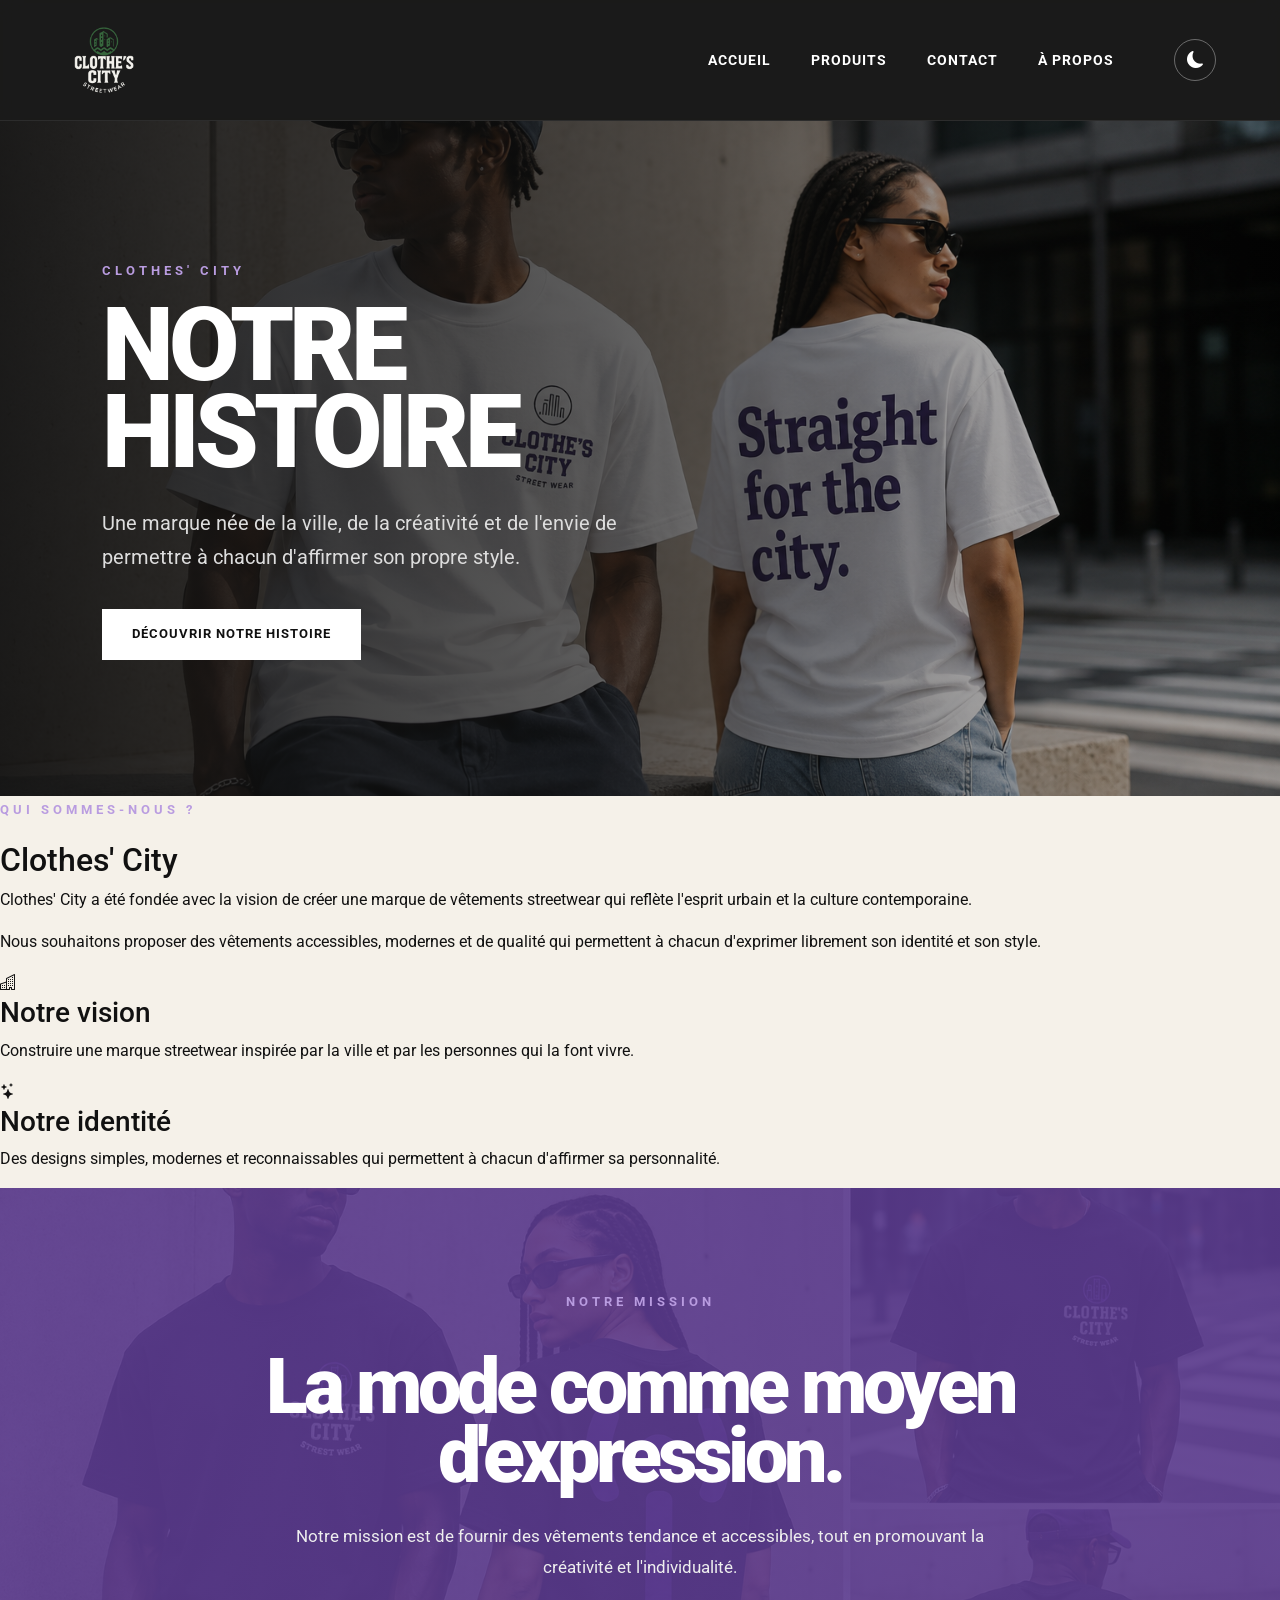
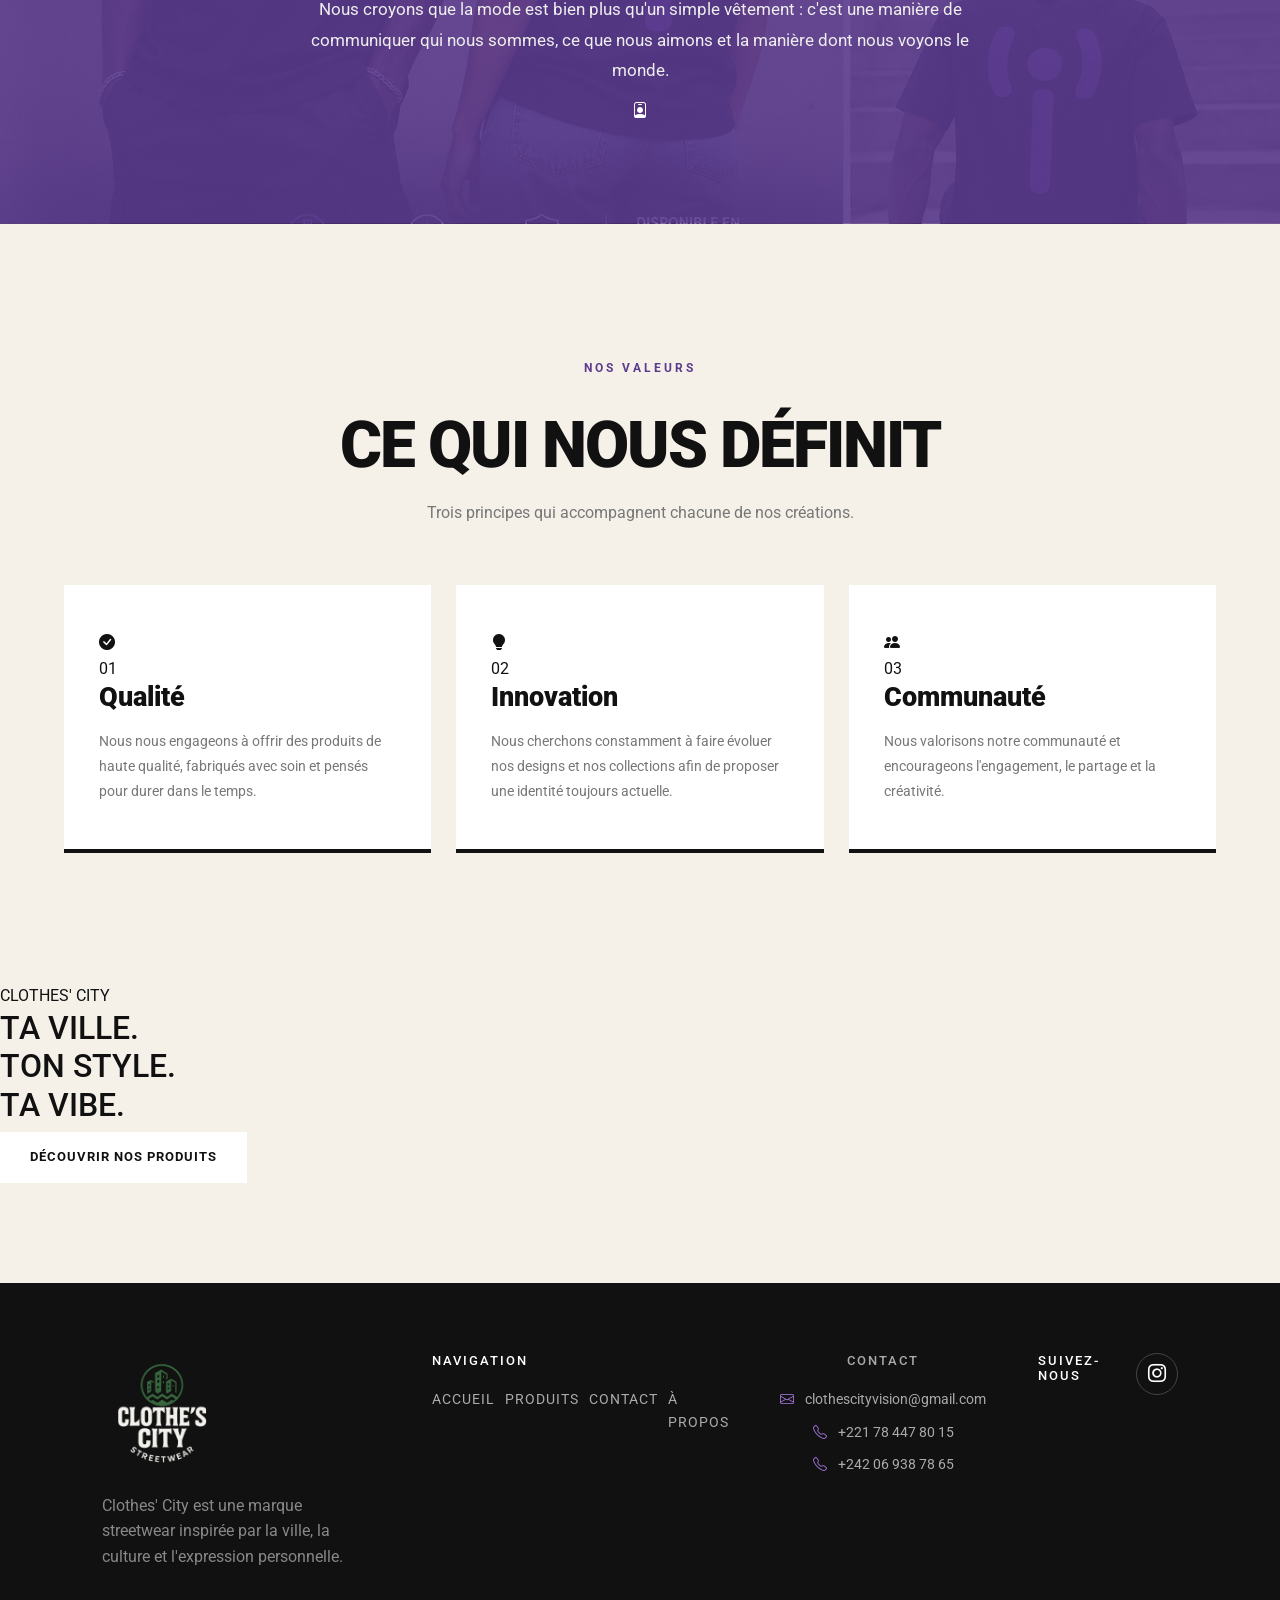
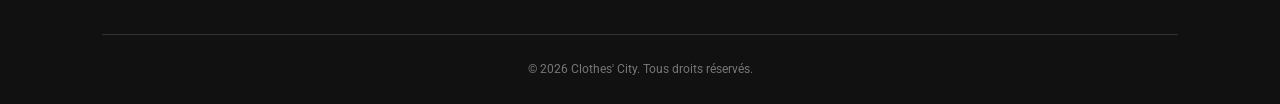
==== commit e53e8760: "3e version du site" ====
--- a/about.html
+++ b/about.html
@@ -483,7 +483,7 @@
 
                 <p>
                     <i class="bi bi-envelope"></i>
-                    clothescity@gmail.com
+                    clothescityvision@gmail.com
                 </p>
 
                 <p>
@@ -493,13 +493,13 @@
 
                 <p>
                     <i class="bi bi-telephone"></i>
-                    +242 06 414 01 69
-                </p>
-
-            </div>
-
-
-            <!-- RÉSEAUX SOCIAUX -->
+                    +242 06 938 78 65
+                </p>
+
+            </div>
+
+
+            <!-- RÉSEAUX -->
 
             <div class="footer-social">
 
@@ -509,26 +509,11 @@
 
                 <div>
 
-                    <a
-                        href="#"
-                        aria-label="Facebook"
-                    >
-                        <i class="bi bi-facebook"></i>
-                    </a>
-
-                    <a
-                        href="#"
-                        aria-label="Instagram"
-                    >
+
+                    <a href="https://www.instagram.com/clothes_cityvision/" aria-label="Instagram" target="_blank">
                         <i class="bi bi-instagram"></i>
                     </a>
 
-                    <a
-                        href="#"
-                        aria-label="Twitter"
-                    >
-                        <i class="bi bi-twitter"></i>
-                    </a>
 
                 </div>
 
@@ -538,10 +523,8 @@
 
 
         <p class="text-center mt-5 mb-0">
-
             &copy; 2026 Clothes' City.
             Tous droits réservés.
-
         </p>
 
     </footer>
